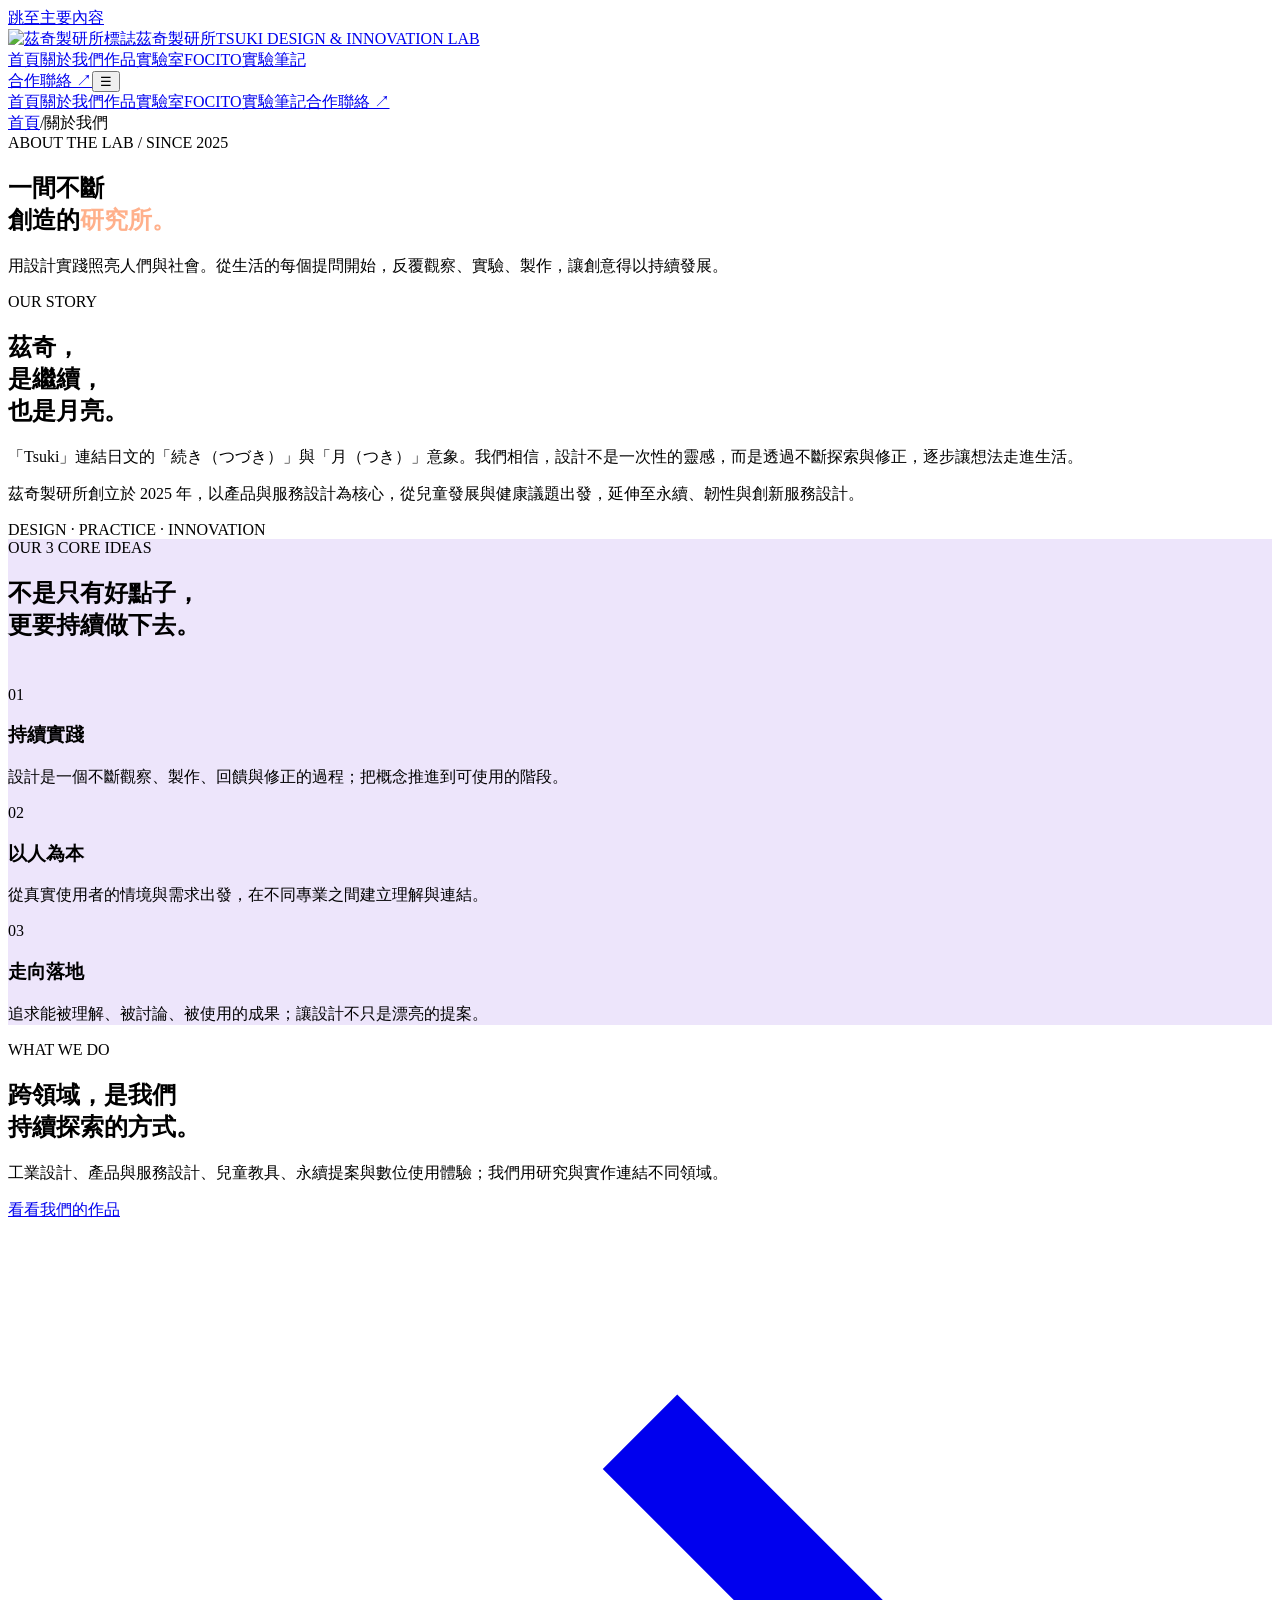
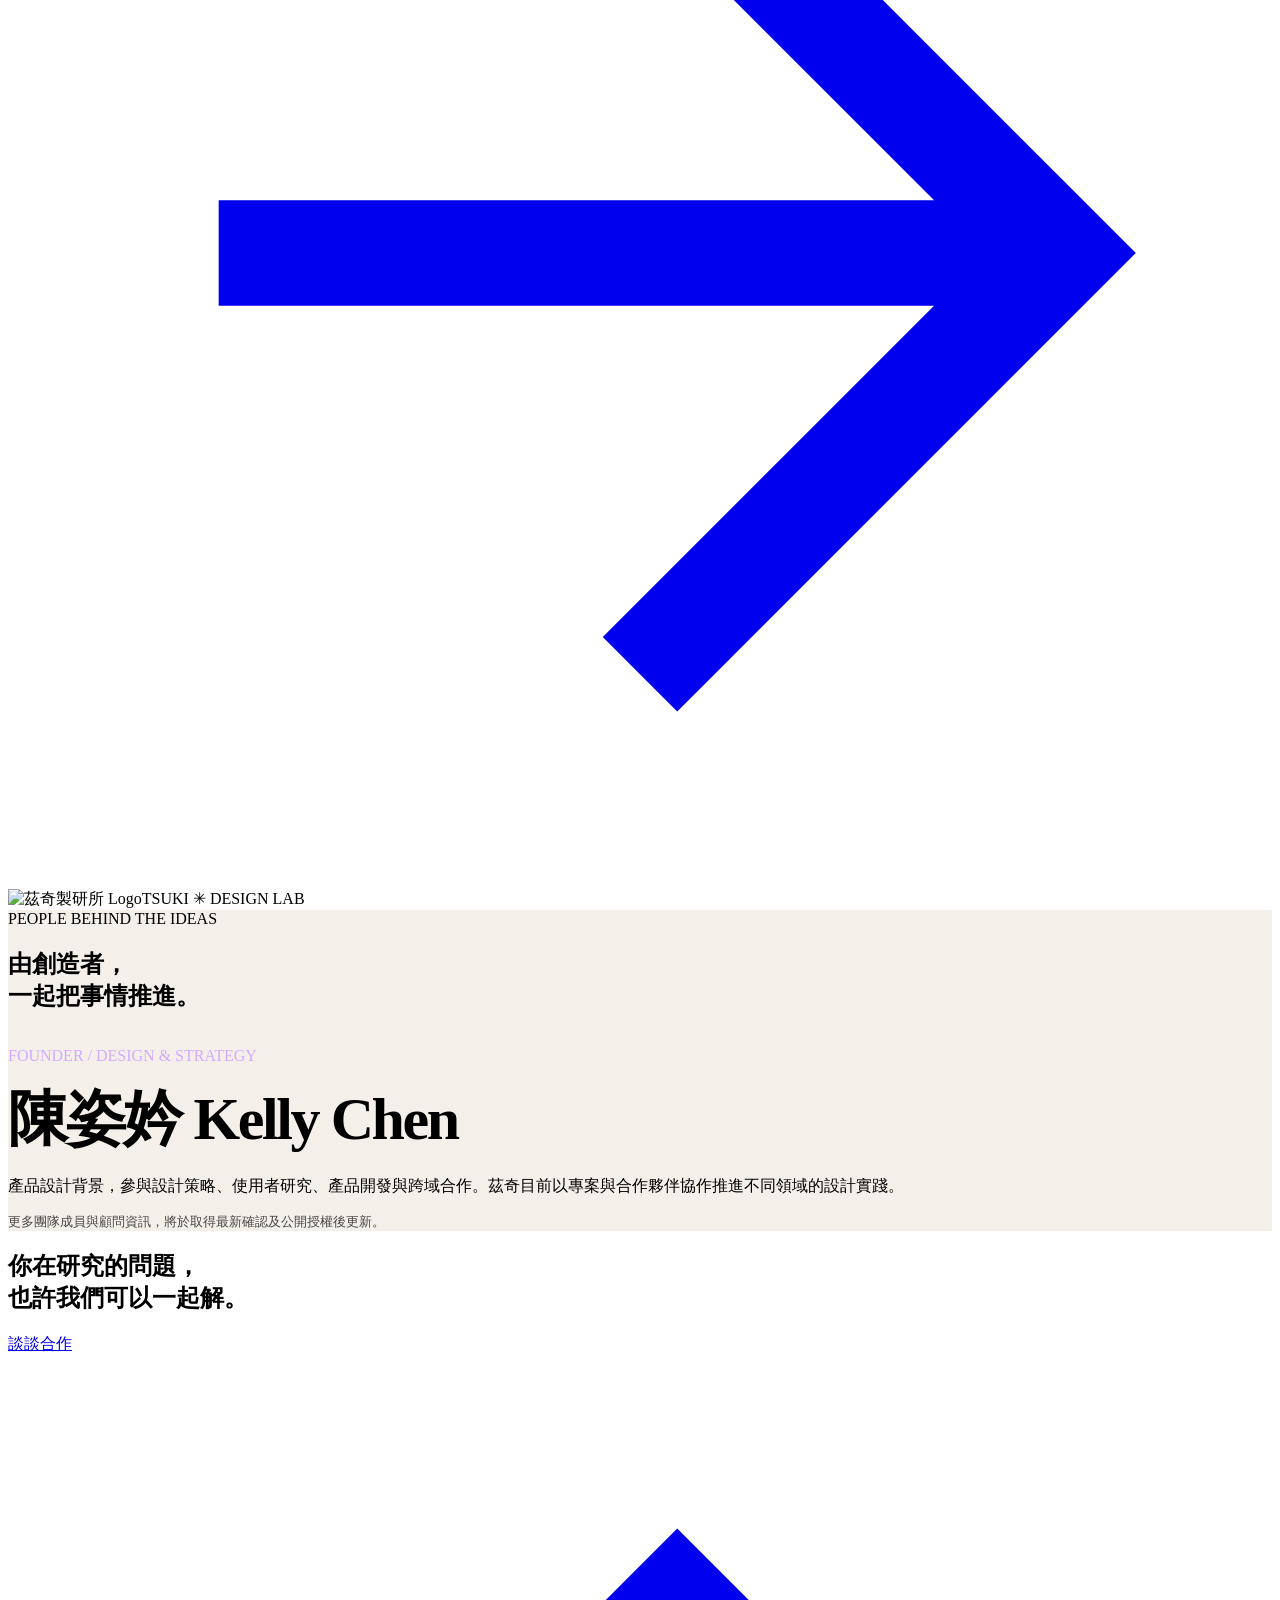
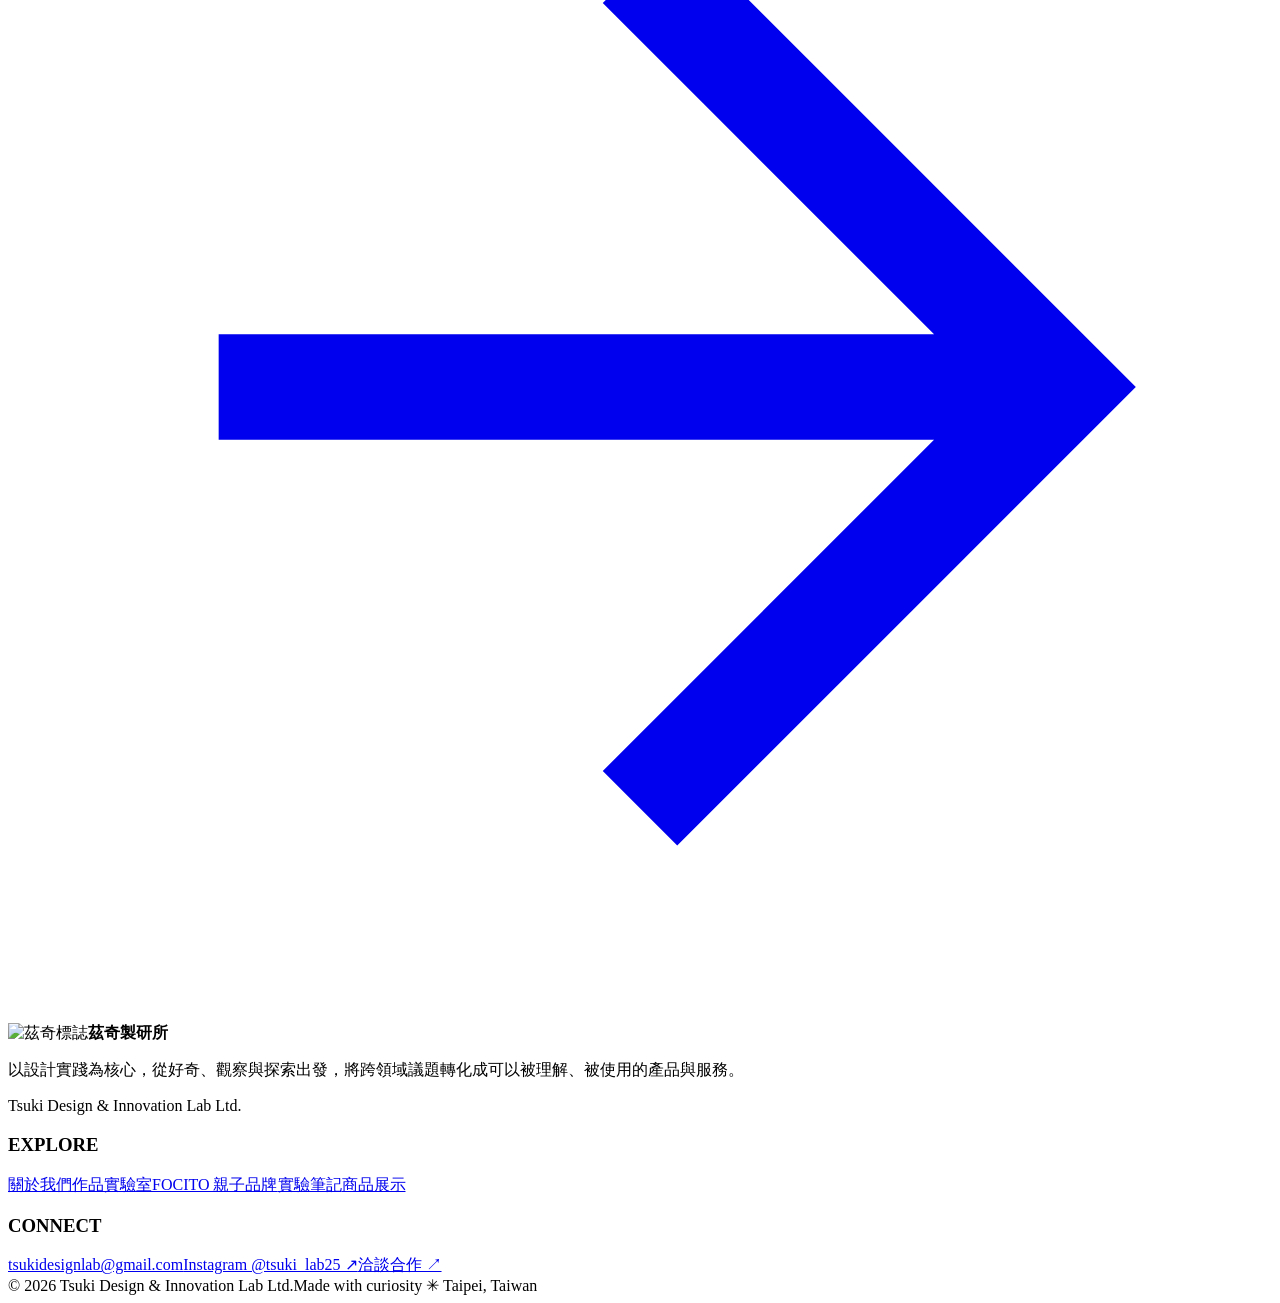
==== index.html @ 2b4e2bab "Add files via upload" ====
<!doctype html><html lang="zh-Hant"><head><meta charset="utf-8"><meta name="viewport" content="width=device-width, initial-scale=1"><meta name="theme-color" content="#6F22C8"><meta name="description" content="關於茲奇製研所｜設計實踐、產品與服務設計、跨領域創新。"><title>關於我們｜茲奇製研所 Tsuki Design Lab</title><link rel="icon" type="image/png" href="../assets/images/logo.png"><link rel="stylesheet" href="../assets/css/site.css"></head><body><a id="skip" href="#main">跳至主要內容</a><header class="site-head"><div class="container nav-shell"><a class="brand" href="../index.html" aria-label="茲奇製研所首頁"><img class="brand-logo" src="../assets/images/logo.png" alt="茲奇製研所標誌"><span><span class="brand-zh">茲奇製研所</span><span class="brand-en">TSUKI DESIGN & INNOVATION LAB</span></span></a><nav class="desktop-nav" aria-label="主要導覽"><a class="navlink" href="../index.html">首頁</a><a class="navlink" href="../about/index.html" aria-current="page">關於我們</a><a class="navlink" href="../projects/index.html">作品實驗室</a><a class="navlink" href="../brands/focito/index.html">FOCITO</a><a class="navlink" href="../journal/index.html">實驗筆記</a></nav><a class="nav-contact" href="../contact/index.html">合作聯絡 ↗</a><button class="menu-toggle" type="button" data-menu-toggle aria-expanded="false" aria-controls="mobile-panel" aria-label="開啟選單">☰</button></div></header><nav id="mobile-panel" class="mobile-panel" data-mobile-panel aria-label="行動版導覽"><a class="" href="../index.html">首頁</a><a class="" href="../about/index.html" aria-current="page">關於我們</a><a class="" href="../projects/index.html">作品實驗室</a><a class="" href="../brands/focito/index.html">FOCITO</a><a class="" href="../journal/index.html">實驗筆記</a><a href="../contact/index.html">合作聯絡 ↗</a></nav><main id="main"><section class="page-hero purple"><div class="container"><nav class="breadcrumb" aria-label="麵包屑導覽"><a href="../index.html">首頁</a><span aria-hidden="true">/</span><span>關於我們</span></nav><div class="eyebrow">ABOUT THE LAB / SINCE 2025</div><h1 class="display">一間不斷<br>創造的<span style="color:#FFB08B">研究所。</span></h1><p class="sub">用設計實踐照亮人們與社會。從生活的每個提問開始，反覆觀察、實驗、製作，讓創意得以持續發展。</p></div><div class="blob"></div></section>
<section class="section"><div class="container split"><div><div class="eyebrow purple kicker">OUR STORY</div><h2 class="head-md">茲奇，<br>是繼續，<br>也是月亮。</h2></div><div><p class="intro">「Tsuki」連結日文的「続き（つづき）」與「月（つき）」意象。我們相信，設計不是一次性的靈感，而是透過不斷探索與修正，逐步讓想法走進生活。</p><p class="intro">茲奇製研所創立於 2025 年，以產品與服務設計為核心，從兒童發展與健康議題出發，延伸至永續、韌性與創新服務設計。</p><div class="pill">DESIGN · PRACTICE · INNOVATION</div></div></div></section>
<section class="section" style="background:#EDE5FB"><div class="container"><div class="eyebrow purple kicker">OUR 3 CORE IDEAS</div><h2 class="head-md">不是只有好點子，<br>更要持續做下去。</h2><div class="pillars" style="margin-top:45px"><div class="pillar reveal"><div class="no">01</div><h3>持續實踐</h3><p>設計是一個不斷觀察、製作、回饋與修正的過程；把概念推進到可使用的階段。</p></div><div class="pillar reveal"><div class="no">02</div><h3>以人為本</h3><p>從真實使用者的情境與需求出發，在不同專業之間建立理解與連結。</p></div><div class="pillar reveal"><div class="no">03</div><h3>走向落地</h3><p>追求能被理解、被討論、被使用的成果；讓設計不只是漂亮的提案。</p></div></div></div></section>
<section class="section"><div class="container"><div class="split"><div><div class="eyebrow purple kicker">WHAT WE DO</div><h2 class="head-md">跨領域，是我們<br>持續探索的方式。</h2><p class="intro">工業設計、產品與服務設計、兒童教具、永續提案與數位使用體驗；我們用研究與實作連結不同領域。</p><a class="btn btn-black" href="../projects/index.html">看看我們的作品 <svg viewBox="0 0 24 24" fill="none" stroke="currentColor" stroke-width="2" aria-hidden="true"><path d="M4 12h16m-8-8 8 8-8 8"/></svg></a></div><div class="about-visual"><img src="../assets/images/logo.png" alt="茲奇製研所 Logo"><span class="float-label">TSUKI ✳ DESIGN LAB</span></div></div></div></section>
<section class="section" style="background:#F5EFE9"><div class="container"><div class="eyebrow purple kicker">PEOPLE BEHIND THE IDEAS</div><h2 class="head-md">由創造者，<br>一起把事情推進。</h2><div class="founder-panel" style="margin-top:35px"><div class="eyebrow" style="color:#D2ABFF">FOUNDER / DESIGN & STRATEGY</div><h3 style="font-size:clamp(34px,5vw,60px);letter-spacing:-.04em;margin:14px 0">陳姿妗 Kelly Chen</h3><p>產品設計背景，參與設計策略、使用者研究、產品開發與跨域合作。茲奇目前以專案與合作夥伴協作推進不同領域的設計實踐。</p><p style="font-size:13px;opacity:.7">更多團隊成員與顧問資訊，將於取得最新確認及公開授權後更新。</p></div></div></section>
<section class="section"><div class="container"><div class="cta-panel"><h2>你在研究的問題，<br>也許我們可以一起解。</h2><a class="btn btn-white" href="../contact/index.html">談談合作 <svg viewBox="0 0 24 24" fill="none" stroke="currentColor" stroke-width="2" aria-hidden="true"><path d="M4 12h16m-8-8 8 8-8 8"/></svg></a></div></div></section></main><footer class="site-footer"><div class="container"><div class="footer-grid"><div><div class="footer-logo"><img src="../assets/images/logo.png" alt="茲奇標誌"><b>茲奇製研所</b></div><p>以設計實踐為核心，從好奇、觀察與探索出發，將跨領域議題轉化成可以被理解、被使用的產品與服務。</p><p>Tsuki Design & Innovation Lab Ltd.</p></div><div><h3>EXPLORE</h3><a href="../about/index.html">關於我們</a><a href="../projects/index.html">作品實驗室</a><a href="../brands/focito/index.html">FOCITO 親子品牌</a><a href="../journal/index.html">實驗筆記</a><a href="../shop/index.html">商品展示</a></div><div><h3>CONNECT</h3><a href="mailto:tsukidesignlab@gmail.com">tsukidesignlab@gmail.com</a><a href="https://www.instagram.com/tsuki_lab25/" target="_blank" rel="noopener noreferrer">Instagram @tsuki_lab25 ↗</a><a href="../contact/index.html">洽談合作 ↗</a></div></div><div class="footer-bottom"><span>© 2026 Tsuki Design & Innovation Lab Ltd.</span><span>Made with curiosity ✳ Taipei, Taiwan</span></div></div></footer><div class="cursor" aria-hidden="true"></div><div class="transition-curtain" aria-hidden="true"></div><script src="../assets/js/site.js" defer></script></body></html>
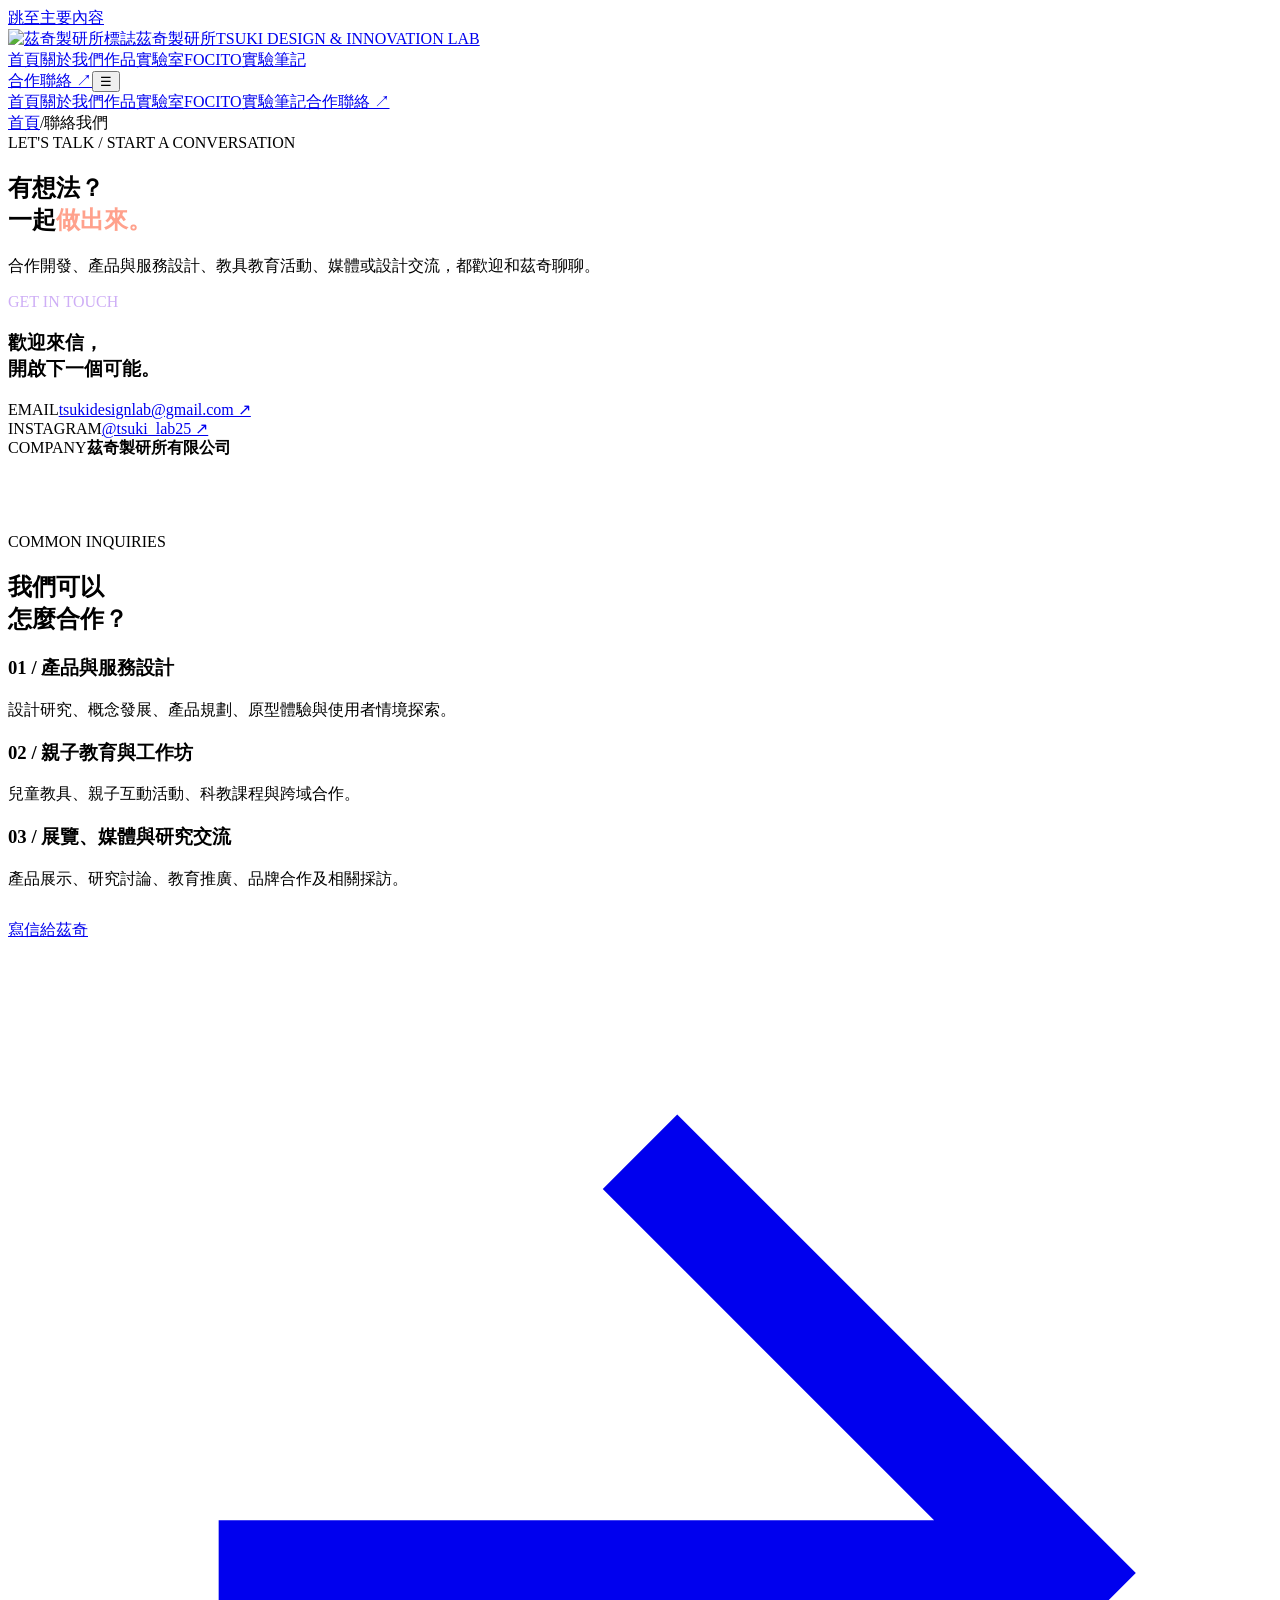
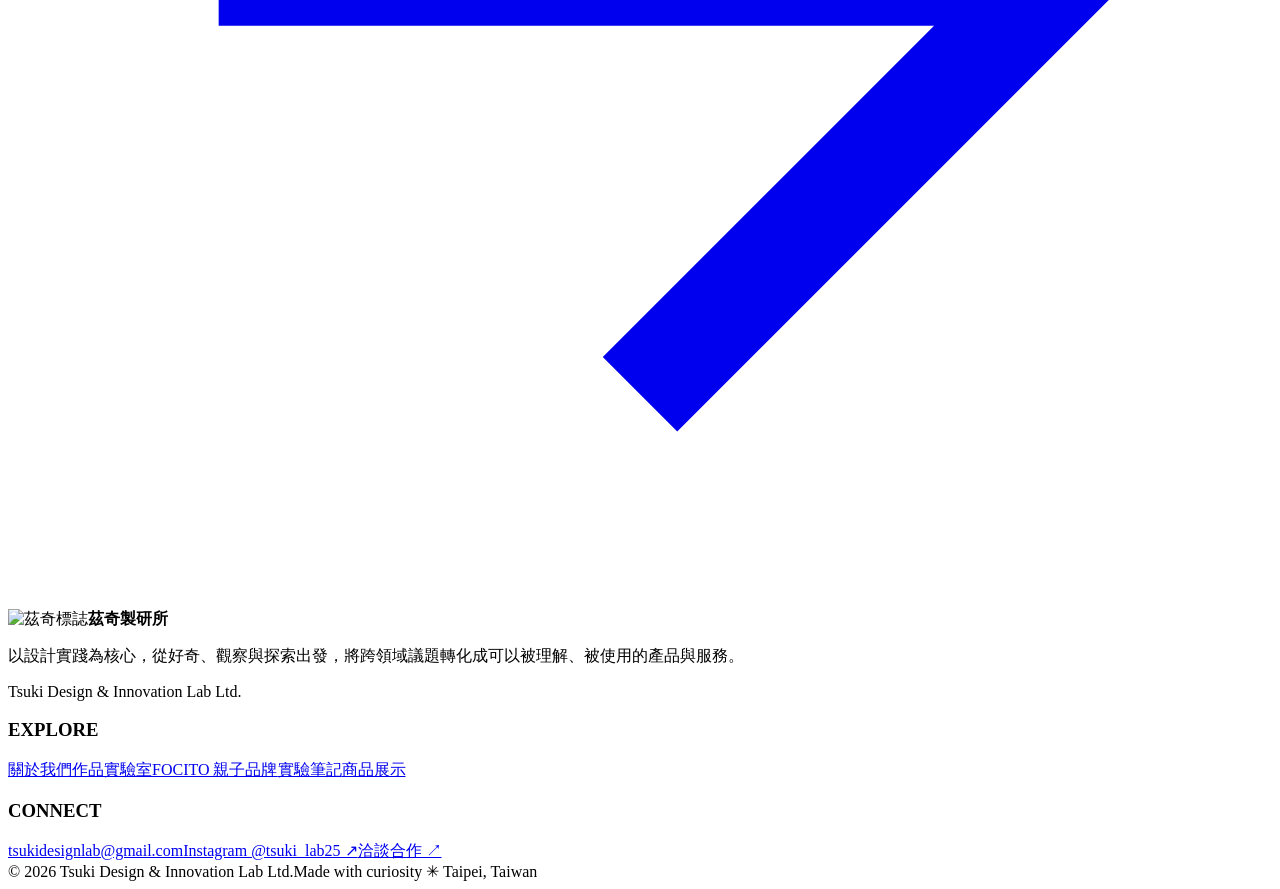
==== commit 4b7edbe9: "Add files via upload" ====
--- a/index.html
+++ b/index.html
@@ -1,6 +1 @@
-<!doctype html><html lang="zh-Hant"><head><meta charset="utf-8"><meta name="viewport" content="width=device-width, initial-scale=1"><meta name="theme-color" content="#6F22C8"><meta name="description" content="關於茲奇製研所｜設計實踐、產品與服務設計、跨領域創新。"><title>關於我們｜茲奇製研所 Tsuki Design Lab</title><link rel="icon" type="image/png" href="../assets/images/logo.png"><link rel="stylesheet" href="../assets/css/site.css"></head><body><a id="skip" href="#main">跳至主要內容</a><header class="site-head"><div class="container nav-shell"><a class="brand" href="../index.html" aria-label="茲奇製研所首頁"><img class="brand-logo" src="../assets/images/logo.png" alt="茲奇製研所標誌"><span><span class="brand-zh">茲奇製研所</span><span class="brand-en">TSUKI DESIGN & INNOVATION LAB</span></span></a><nav class="desktop-nav" aria-label="主要導覽"><a class="navlink" href="../index.html">首頁</a><a class="navlink" href="../about/index.html" aria-current="page">關於我們</a><a class="navlink" href="../projects/index.html">作品實驗室</a><a class="navlink" href="../brands/focito/index.html">FOCITO</a><a class="navlink" href="../journal/index.html">實驗筆記</a></nav><a class="nav-contact" href="../contact/index.html">合作聯絡 ↗</a><button class="menu-toggle" type="button" data-menu-toggle aria-expanded="false" aria-controls="mobile-panel" aria-label="開啟選單">☰</button></div></header><nav id="mobile-panel" class="mobile-panel" data-mobile-panel aria-label="行動版導覽"><a class="" href="../index.html">首頁</a><a class="" href="../about/index.html" aria-current="page">關於我們</a><a class="" href="../projects/index.html">作品實驗室</a><a class="" href="../brands/focito/index.html">FOCITO</a><a class="" href="../journal/index.html">實驗筆記</a><a href="../contact/index.html">合作聯絡 ↗</a></nav><main id="main"><section class="page-hero purple"><div class="container"><nav class="breadcrumb" aria-label="麵包屑導覽"><a href="../index.html">首頁</a><span aria-hidden="true">/</span><span>關於我們</span></nav><div class="eyebrow">ABOUT THE LAB / SINCE 2025</div><h1 class="display">一間不斷<br>創造的<span style="color:#FFB08B">研究所。</span></h1><p class="sub">用設計實踐照亮人們與社會。從生活的每個提問開始，反覆觀察、實驗、製作，讓創意得以持續發展。</p></div><div class="blob"></div></section>
-<section class="section"><div class="container split"><div><div class="eyebrow purple kicker">OUR STORY</div><h2 class="head-md">茲奇，<br>是繼續，<br>也是月亮。</h2></div><div><p class="intro">「Tsuki」連結日文的「続き（つづき）」與「月（つき）」意象。我們相信，設計不是一次性的靈感，而是透過不斷探索與修正，逐步讓想法走進生活。</p><p class="intro">茲奇製研所創立於 2025 年，以產品與服務設計為核心，從兒童發展與健康議題出發，延伸至永續、韌性與創新服務設計。</p><div class="pill">DESIGN · PRACTICE · INNOVATION</div></div></div></section>
-<section class="section" style="background:#EDE5FB"><div class="container"><div class="eyebrow purple kicker">OUR 3 CORE IDEAS</div><h2 class="head-md">不是只有好點子，<br>更要持續做下去。</h2><div class="pillars" style="margin-top:45px"><div class="pillar reveal"><div class="no">01</div><h3>持續實踐</h3><p>設計是一個不斷觀察、製作、回饋與修正的過程；把概念推進到可使用的階段。</p></div><div class="pillar reveal"><div class="no">02</div><h3>以人為本</h3><p>從真實使用者的情境與需求出發，在不同專業之間建立理解與連結。</p></div><div class="pillar reveal"><div class="no">03</div><h3>走向落地</h3><p>追求能被理解、被討論、被使用的成果；讓設計不只是漂亮的提案。</p></div></div></div></section>
-<section class="section"><div class="container"><div class="split"><div><div class="eyebrow purple kicker">WHAT WE DO</div><h2 class="head-md">跨領域，是我們<br>持續探索的方式。</h2><p class="intro">工業設計、產品與服務設計、兒童教具、永續提案與數位使用體驗；我們用研究與實作連結不同領域。</p><a class="btn btn-black" href="../projects/index.html">看看我們的作品 <svg viewBox="0 0 24 24" fill="none" stroke="currentColor" stroke-width="2" aria-hidden="true"><path d="M4 12h16m-8-8 8 8-8 8"/></svg></a></div><div class="about-visual"><img src="../assets/images/logo.png" alt="茲奇製研所 Logo"><span class="float-label">TSUKI ✳ DESIGN LAB</span></div></div></div></section>
-<section class="section" style="background:#F5EFE9"><div class="container"><div class="eyebrow purple kicker">PEOPLE BEHIND THE IDEAS</div><h2 class="head-md">由創造者，<br>一起把事情推進。</h2><div class="founder-panel" style="margin-top:35px"><div class="eyebrow" style="color:#D2ABFF">FOUNDER / DESIGN & STRATEGY</div><h3 style="font-size:clamp(34px,5vw,60px);letter-spacing:-.04em;margin:14px 0">陳姿妗 Kelly Chen</h3><p>產品設計背景，參與設計策略、使用者研究、產品開發與跨域合作。茲奇目前以專案與合作夥伴協作推進不同領域的設計實踐。</p><p style="font-size:13px;opacity:.7">更多團隊成員與顧問資訊，將於取得最新確認及公開授權後更新。</p></div></div></section>
-<section class="section"><div class="container"><div class="cta-panel"><h2>你在研究的問題，<br>也許我們可以一起解。</h2><a class="btn btn-white" href="../contact/index.html">談談合作 <svg viewBox="0 0 24 24" fill="none" stroke="currentColor" stroke-width="2" aria-hidden="true"><path d="M4 12h16m-8-8 8 8-8 8"/></svg></a></div></div></section></main><footer class="site-footer"><div class="container"><div class="footer-grid"><div><div class="footer-logo"><img src="../assets/images/logo.png" alt="茲奇標誌"><b>茲奇製研所</b></div><p>以設計實踐為核心，從好奇、觀察與探索出發，將跨領域議題轉化成可以被理解、被使用的產品與服務。</p><p>Tsuki Design & Innovation Lab Ltd.</p></div><div><h3>EXPLORE</h3><a href="../about/index.html">關於我們</a><a href="../projects/index.html">作品實驗室</a><a href="../brands/focito/index.html">FOCITO 親子品牌</a><a href="../journal/index.html">實驗筆記</a><a href="../shop/index.html">商品展示</a></div><div><h3>CONNECT</h3><a href="mailto:tsukidesignlab@gmail.com">tsukidesignlab@gmail.com</a><a href="https://www.instagram.com/tsuki_lab25/" target="_blank" rel="noopener noreferrer">Instagram @tsuki_lab25 ↗</a><a href="../contact/index.html">洽談合作 ↗</a></div></div><div class="footer-bottom"><span>© 2026 Tsuki Design & Innovation Lab Ltd.</span><span>Made with curiosity ✳ Taipei, Taiwan</span></div></div></footer><div class="cursor" aria-hidden="true"></div><div class="transition-curtain" aria-hidden="true"></div><script src="../assets/js/site.js" defer></script></body></html>+<!doctype html><html lang="zh-Hant"><head><meta charset="utf-8"><meta name="viewport" content="width=device-width, initial-scale=1"><meta name="theme-color" content="#6F22C8"><meta name="description" content="聯絡茲奇製研所｜產品設計、兒童教具、親子活動、跨領域創新合作。"><title>合作聯絡｜茲奇製研所 Tsuki Design Lab</title><link rel="icon" type="image/png" href="../assets/images/logo.png"><link rel="stylesheet" href="../assets/css/site.css"></head><body><a id="skip" href="#main">跳至主要內容</a><header class="site-head"><div class="container nav-shell"><a class="brand" href="../index.html" aria-label="茲奇製研所首頁"><img class="brand-logo" src="../assets/images/logo.png" alt="茲奇製研所標誌"><span><span class="brand-zh">茲奇製研所</span><span class="brand-en">TSUKI DESIGN & INNOVATION LAB</span></span></a><nav class="desktop-nav" aria-label="主要導覽"><a class="navlink" href="../index.html">首頁</a><a class="navlink" href="../about/index.html">關於我們</a><a class="navlink" href="../projects/index.html">作品實驗室</a><a class="navlink" href="../brands/focito/index.html">FOCITO</a><a class="navlink" href="../journal/index.html">實驗筆記</a></nav><a class="nav-contact" href="../contact/index.html">合作聯絡 ↗</a><button class="menu-toggle" type="button" data-menu-toggle aria-expanded="false" aria-controls="mobile-panel" aria-label="開啟選單">☰</button></div></header><nav id="mobile-panel" class="mobile-panel" data-mobile-panel aria-label="行動版導覽"><a class="" href="../index.html">首頁</a><a class="" href="../about/index.html">關於我們</a><a class="" href="../projects/index.html">作品實驗室</a><a class="" href="../brands/focito/index.html">FOCITO</a><a class="" href="../journal/index.html">實驗筆記</a><a href="../contact/index.html">合作聯絡 ↗</a></nav><main id="main"><section class="page-hero dark"><div class="container"><nav class="breadcrumb" aria-label="麵包屑導覽"><a href="../index.html">首頁</a><span aria-hidden="true">/</span><span>聯絡我們</span></nav><div class="eyebrow">LET'S TALK / START A CONVERSATION</div><h1 class="display">有想法？<br>一起<span style="color:#FFA18C">做出來。</span></h1><p class="sub">合作開發、產品與服務設計、教具教育活動、媒體或設計交流，都歡迎和茲奇聊聊。</p></div></section><section class="section"><div class="container contact-grid"><div class="contact-info"><div class="eyebrow" style="color:#CEAEF6">GET IN TOUCH</div><h3>歡迎來信，<br>開啟下一個可能。</h3><div class="contact-line"><span class="label">EMAIL</span><a href="mailto:tsukidesignlab@gmail.com">tsukidesignlab@gmail.com ↗</a></div><div class="contact-line"><span class="label">INSTAGRAM</span><a href="https://www.instagram.com/tsuki_lab25/" target="_blank" rel="noopener noreferrer">@tsuki_lab25 ↗</a></div><div class="contact-line"><span class="label">COMPANY</span><strong>茲奇製研所有限公司</strong><br><span style="color:#ffffffad">Tsuki Design & Innovation Lab Ltd.</span></div><p style="font-size:13px;color:#ffffffad;margin-top:25px">目前使用 Email 和 Instagram 作為官方聯絡入口，尚未設置線上資料蒐集表單。</p></div><div><div class="eyebrow purple kicker">COMMON INQUIRIES</div><h2 class="head-md">我們可以<br>怎麼合作？</h2><div class="faq-card"><h3>01 / 產品與服務設計</h3><p>設計研究、概念發展、產品規劃、原型體驗與使用者情境探索。</p></div><div class="faq-card"><h3>02 / 親子教育與工作坊</h3><p>兒童教具、親子互動活動、科教課程與跨域合作。</p></div><div class="faq-card"><h3>03 / 展覽、媒體與研究交流</h3><p>產品展示、研究討論、教育推廣、品牌合作及相關採訪。</p></div><div style="margin-top:30px"><a class="btn btn-orange" href="mailto:tsukidesignlab@gmail.com?subject=Tsuki%20Design%20Lab%20-%20合作詢問">寫信給茲奇 <svg viewBox="0 0 24 24" fill="none" stroke="currentColor" stroke-width="2" aria-hidden="true"><path d="M4 12h16m-8-8 8 8-8 8"/></svg></a></div></div></div></section></main><footer class="site-footer"><div class="container"><div class="footer-grid"><div><div class="footer-logo"><img src="../assets/images/logo.png" alt="茲奇標誌"><b>茲奇製研所</b></div><p>以設計實踐為核心，從好奇、觀察與探索出發，將跨領域議題轉化成可以被理解、被使用的產品與服務。</p><p>Tsuki Design & Innovation Lab Ltd.</p></div><div><h3>EXPLORE</h3><a href="../about/index.html">關於我們</a><a href="../projects/index.html">作品實驗室</a><a href="../brands/focito/index.html">FOCITO 親子品牌</a><a href="../journal/index.html">實驗筆記</a><a href="../shop/index.html">商品展示</a></div><div><h3>CONNECT</h3><a href="mailto:tsukidesignlab@gmail.com">tsukidesignlab@gmail.com</a><a href="https://www.instagram.com/tsuki_lab25/" target="_blank" rel="noopener noreferrer">Instagram @tsuki_lab25 ↗</a><a href="../contact/index.html">洽談合作 ↗</a></div></div><div class="footer-bottom"><span>© 2026 Tsuki Design & Innovation Lab Ltd.</span><span>Made with curiosity ✳ Taipei, Taiwan</span></div></div></footer><div class="cursor" aria-hidden="true"></div><div class="transition-curtain" aria-hidden="true"></div><script src="../assets/js/site.js" defer></script></body></html>
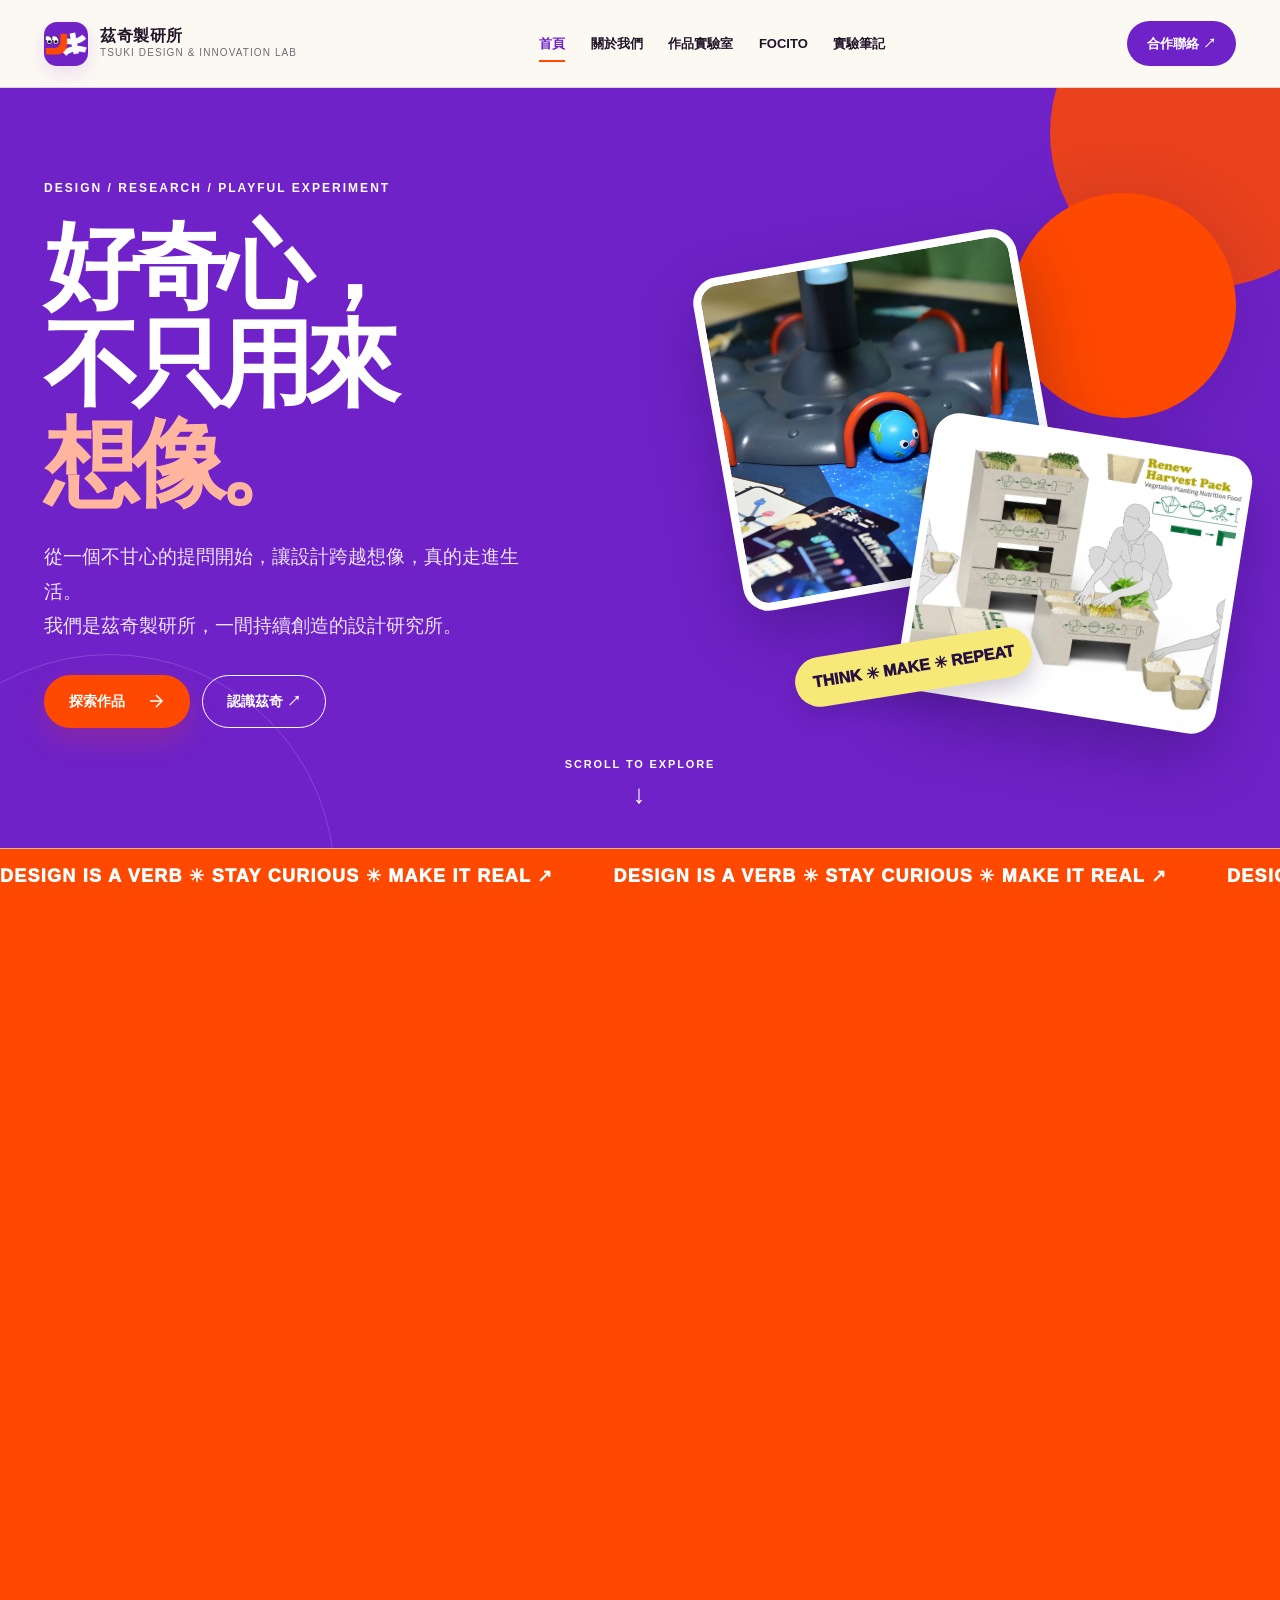
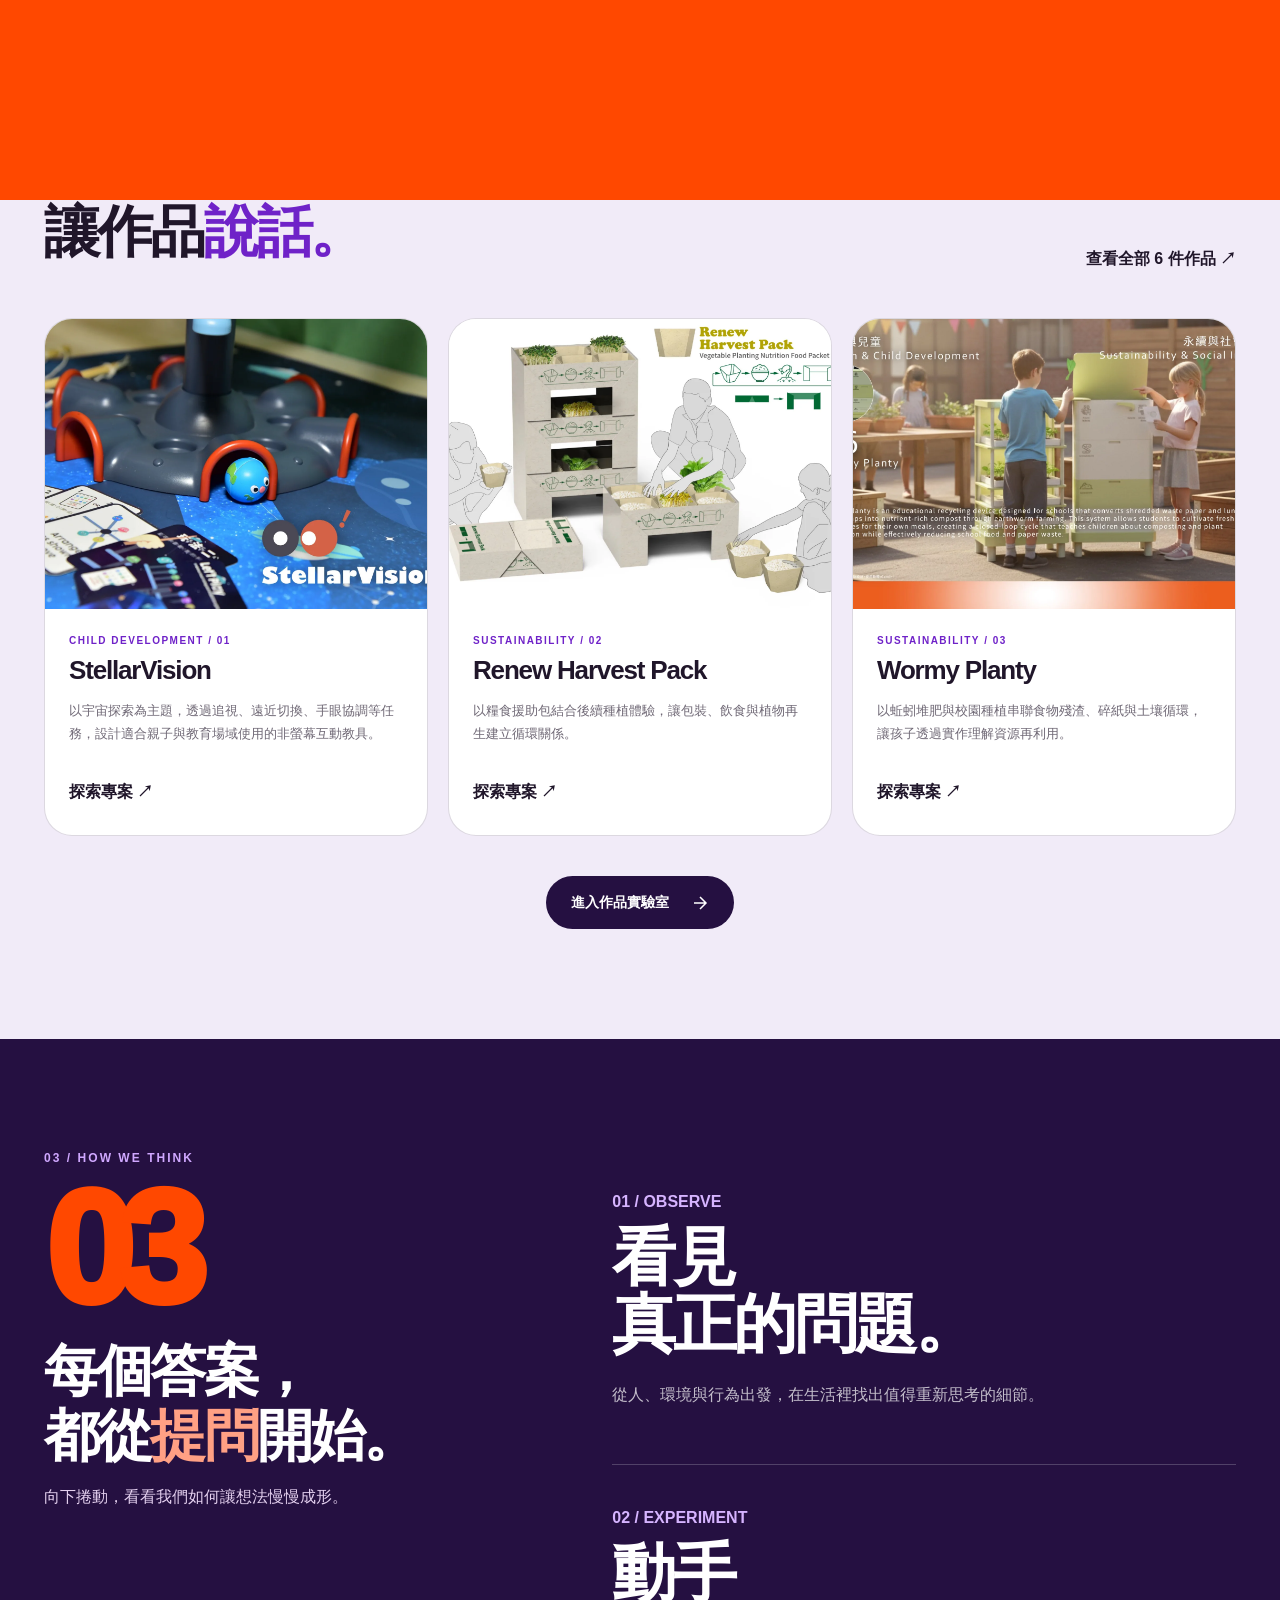
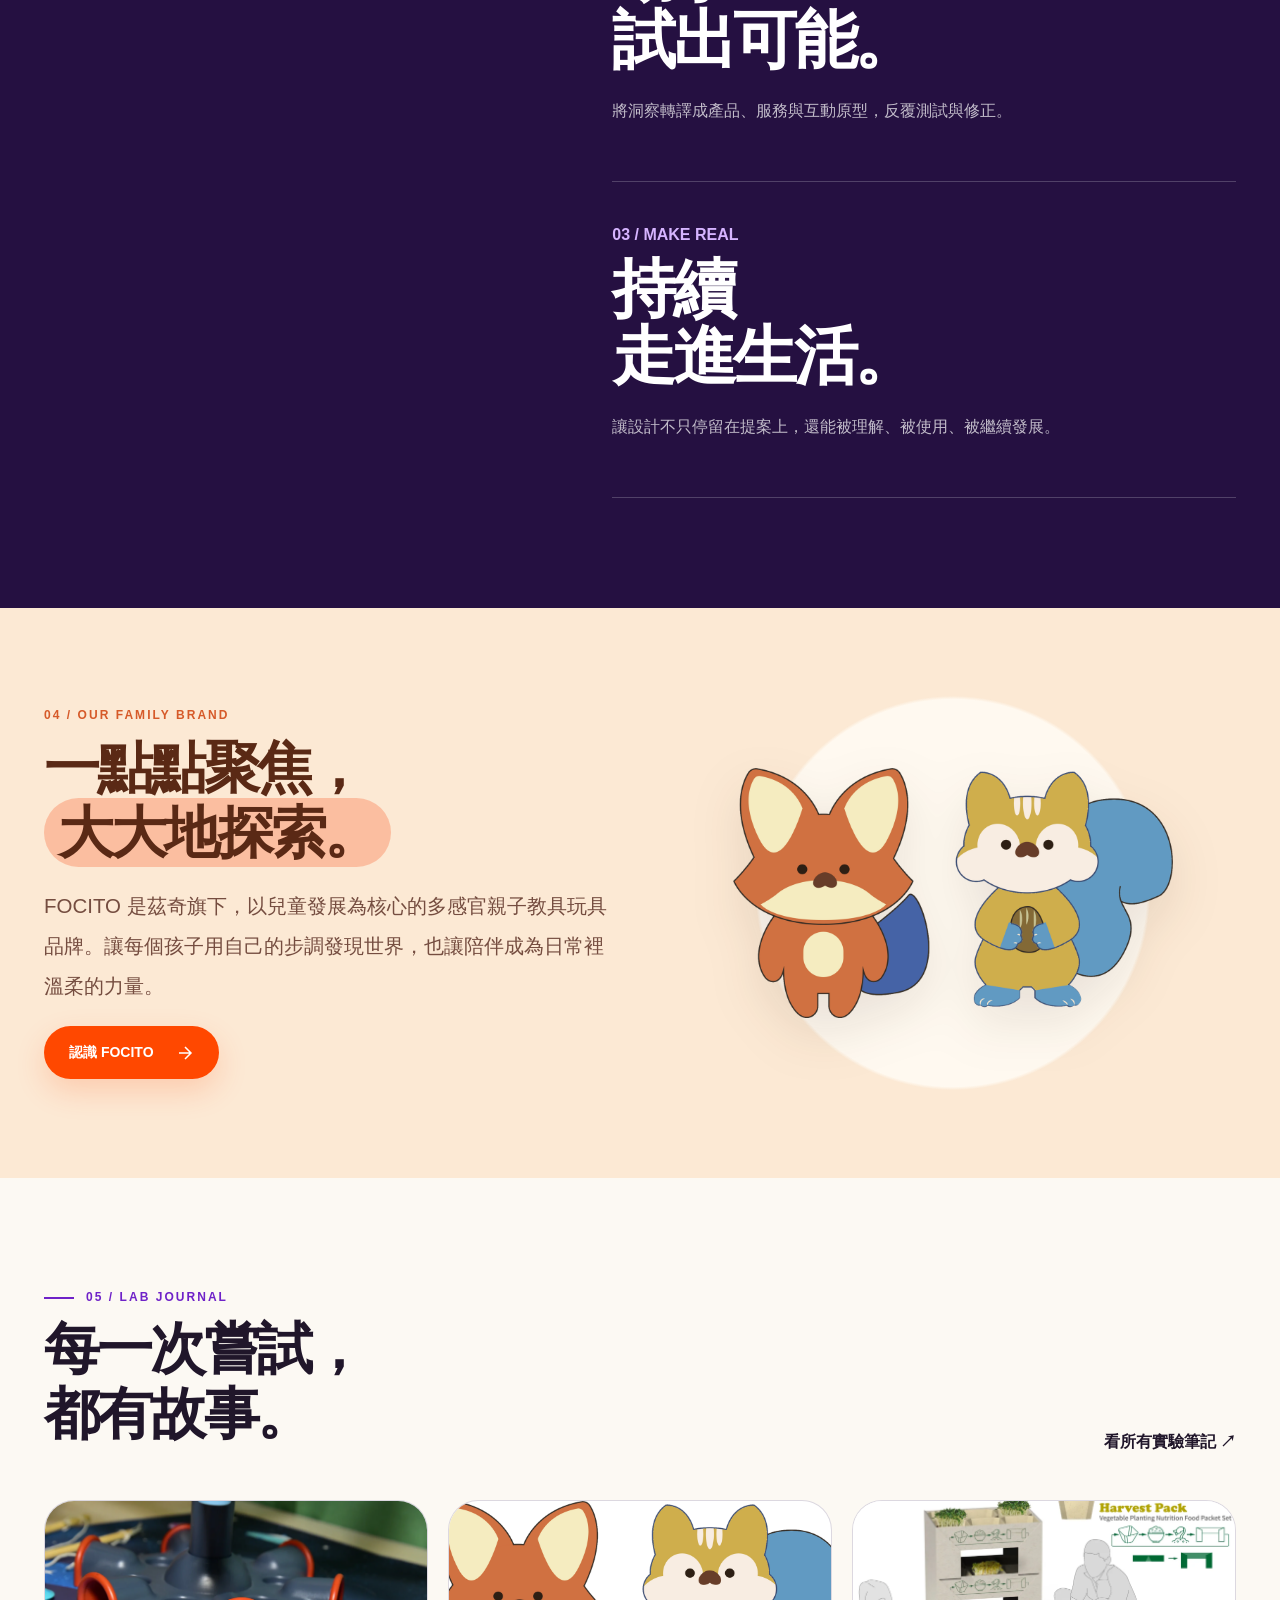
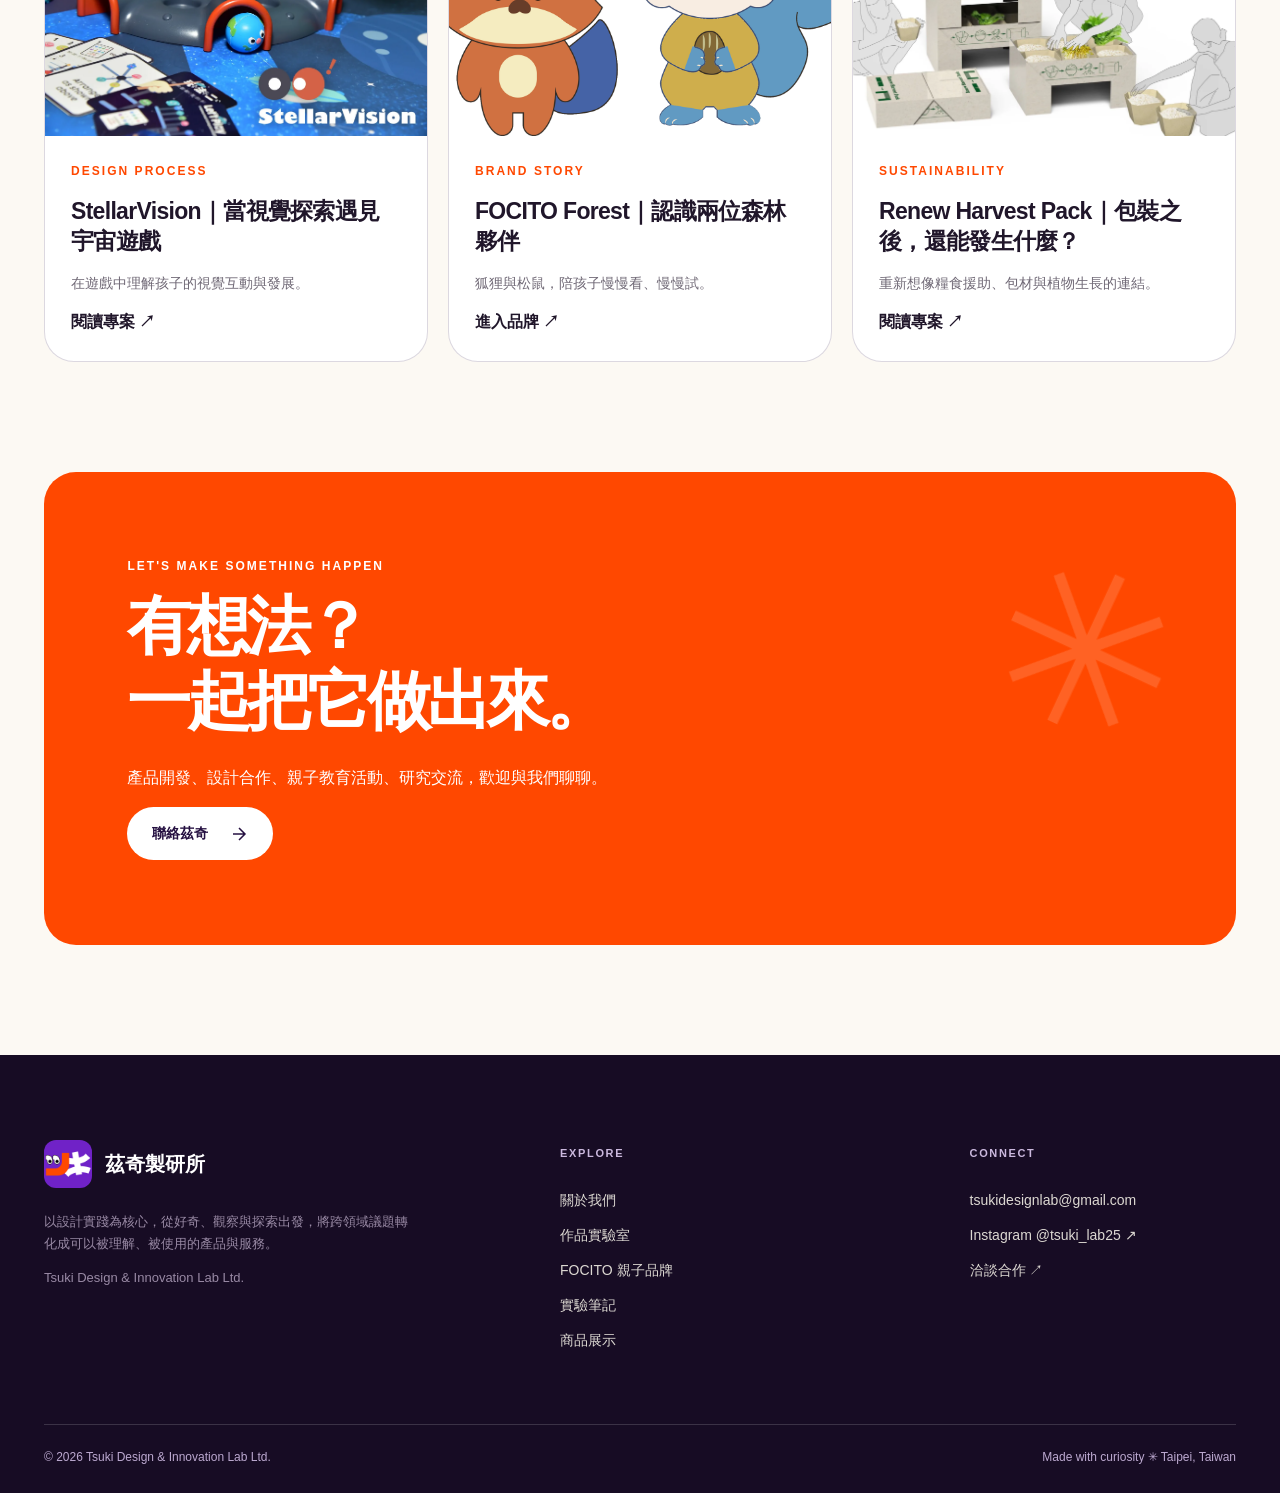
==== commit 1977f82f: "Fix multipage website structure" ====
--- a/index.html
+++ b/index.html
@@ -1 +1,8 @@
-<!doctype html><html lang="zh-Hant"><head><meta charset="utf-8"><meta name="viewport" content="width=device-width, initial-scale=1"><meta name="theme-color" content="#6F22C8"><meta name="description" content="聯絡茲奇製研所｜產品設計、兒童教具、親子活動、跨領域創新合作。"><title>合作聯絡｜茲奇製研所 Tsuki Design Lab</title><link rel="icon" type="image/png" href="../assets/images/logo.png"><link rel="stylesheet" href="../assets/css/site.css"></head><body><a id="skip" href="#main">跳至主要內容</a><header class="site-head"><div class="container nav-shell"><a class="brand" href="../index.html" aria-label="茲奇製研所首頁"><img class="brand-logo" src="../assets/images/logo.png" alt="茲奇製研所標誌"><span><span class="brand-zh">茲奇製研所</span><span class="brand-en">TSUKI DESIGN & INNOVATION LAB</span></span></a><nav class="desktop-nav" aria-label="主要導覽"><a class="navlink" href="../index.html">首頁</a><a class="navlink" href="../about/index.html">關於我們</a><a class="navlink" href="../projects/index.html">作品實驗室</a><a class="navlink" href="../brands/focito/index.html">FOCITO</a><a class="navlink" href="../journal/index.html">實驗筆記</a></nav><a class="nav-contact" href="../contact/index.html">合作聯絡 ↗</a><button class="menu-toggle" type="button" data-menu-toggle aria-expanded="false" aria-controls="mobile-panel" aria-label="開啟選單">☰</button></div></header><nav id="mobile-panel" class="mobile-panel" data-mobile-panel aria-label="行動版導覽"><a class="" href="../index.html">首頁</a><a class="" href="../about/index.html">關於我們</a><a class="" href="../projects/index.html">作品實驗室</a><a class="" href="../brands/focito/index.html">FOCITO</a><a class="" href="../journal/index.html">實驗筆記</a><a href="../contact/index.html">合作聯絡 ↗</a></nav><main id="main"><section class="page-hero dark"><div class="container"><nav class="breadcrumb" aria-label="麵包屑導覽"><a href="../index.html">首頁</a><span aria-hidden="true">/</span><span>聯絡我們</span></nav><div class="eyebrow">LET'S TALK / START A CONVERSATION</div><h1 class="display">有想法？<br>一起<span style="color:#FFA18C">做出來。</span></h1><p class="sub">合作開發、產品與服務設計、教具教育活動、媒體或設計交流，都歡迎和茲奇聊聊。</p></div></section><section class="section"><div class="container contact-grid"><div class="contact-info"><div class="eyebrow" style="color:#CEAEF6">GET IN TOUCH</div><h3>歡迎來信，<br>開啟下一個可能。</h3><div class="contact-line"><span class="label">EMAIL</span><a href="mailto:tsukidesignlab@gmail.com">tsukidesignlab@gmail.com ↗</a></div><div class="contact-line"><span class="label">INSTAGRAM</span><a href="https://www.instagram.com/tsuki_lab25/" target="_blank" rel="noopener noreferrer">@tsuki_lab25 ↗</a></div><div class="contact-line"><span class="label">COMPANY</span><strong>茲奇製研所有限公司</strong><br><span style="color:#ffffffad">Tsuki Design & Innovation Lab Ltd.</span></div><p style="font-size:13px;color:#ffffffad;margin-top:25px">目前使用 Email 和 Instagram 作為官方聯絡入口，尚未設置線上資料蒐集表單。</p></div><div><div class="eyebrow purple kicker">COMMON INQUIRIES</div><h2 class="head-md">我們可以<br>怎麼合作？</h2><div class="faq-card"><h3>01 / 產品與服務設計</h3><p>設計研究、概念發展、產品規劃、原型體驗與使用者情境探索。</p></div><div class="faq-card"><h3>02 / 親子教育與工作坊</h3><p>兒童教具、親子互動活動、科教課程與跨域合作。</p></div><div class="faq-card"><h3>03 / 展覽、媒體與研究交流</h3><p>產品展示、研究討論、教育推廣、品牌合作及相關採訪。</p></div><div style="margin-top:30px"><a class="btn btn-orange" href="mailto:tsukidesignlab@gmail.com?subject=Tsuki%20Design%20Lab%20-%20合作詢問">寫信給茲奇 <svg viewBox="0 0 24 24" fill="none" stroke="currentColor" stroke-width="2" aria-hidden="true"><path d="M4 12h16m-8-8 8 8-8 8"/></svg></a></div></div></div></section></main><footer class="site-footer"><div class="container"><div class="footer-grid"><div><div class="footer-logo"><img src="../assets/images/logo.png" alt="茲奇標誌"><b>茲奇製研所</b></div><p>以設計實踐為核心，從好奇、觀察與探索出發，將跨領域議題轉化成可以被理解、被使用的產品與服務。</p><p>Tsuki Design & Innovation Lab Ltd.</p></div><div><h3>EXPLORE</h3><a href="../about/index.html">關於我們</a><a href="../projects/index.html">作品實驗室</a><a href="../brands/focito/index.html">FOCITO 親子品牌</a><a href="../journal/index.html">實驗筆記</a><a href="../shop/index.html">商品展示</a></div><div><h3>CONNECT</h3><a href="mailto:tsukidesignlab@gmail.com">tsukidesignlab@gmail.com</a><a href="https://www.instagram.com/tsuki_lab25/" target="_blank" rel="noopener noreferrer">Instagram @tsuki_lab25 ↗</a><a href="../contact/index.html">洽談合作 ↗</a></div></div><div class="footer-bottom"><span>© 2026 Tsuki Design & Innovation Lab Ltd.</span><span>Made with curiosity ✳ Taipei, Taiwan</span></div></div></footer><div class="cursor" aria-hidden="true"></div><div class="transition-curtain" aria-hidden="true"></div><script src="../assets/js/site.js" defer></script></body></html>+<!doctype html><html lang="zh-Hant"><head><meta charset="utf-8"><meta name="viewport" content="width=device-width, initial-scale=1"><meta name="theme-color" content="#6F22C8"><meta name="description" content="茲奇製研所官方網站｜設計、研究與實驗，讓好奇心成為可實踐的產品與服務。"><title>首頁｜茲奇製研所 Tsuki Design Lab</title><link rel="icon" type="image/png" href="assets/images/logo.png"><link rel="stylesheet" href="assets/css/site.css"></head><body><a id="skip" href="#main">跳至主要內容</a><header class="site-head"><div class="container nav-shell"><a class="brand" href="index.html" aria-label="茲奇製研所首頁"><img class="brand-logo" src="assets/images/logo.png" alt="茲奇製研所標誌"><span><span class="brand-zh">茲奇製研所</span><span class="brand-en">TSUKI DESIGN & INNOVATION LAB</span></span></a><nav class="desktop-nav" aria-label="主要導覽"><a class="navlink" href="index.html" aria-current="page">首頁</a><a class="navlink" href="about/index.html">關於我們</a><a class="navlink" href="projects/index.html">作品實驗室</a><a class="navlink" href="brands/focito/index.html">FOCITO</a><a class="navlink" href="journal/index.html">實驗筆記</a></nav><a class="nav-contact" href="contact/index.html">合作聯絡 ↗</a><button class="menu-toggle" type="button" data-menu-toggle aria-expanded="false" aria-controls="mobile-panel" aria-label="開啟選單">☰</button></div></header><nav id="mobile-panel" class="mobile-panel" data-mobile-panel aria-label="行動版導覽"><a class="" href="index.html" aria-current="page">首頁</a><a class="" href="about/index.html">關於我們</a><a class="" href="projects/index.html">作品實驗室</a><a class="" href="brands/focito/index.html">FOCITO</a><a class="" href="journal/index.html">實驗筆記</a><a href="contact/index.html">合作聯絡 ↗</a></nav><main id="main"><section class="home-hero"><div class="container hero-grid"><div class="reveal"><div class="eyebrow">DESIGN / RESEARCH / PLAYFUL EXPERIMENT</div><h1 class="hero-title">好奇心，<br>不只用來<br><em>想像。</em></h1><p class="hero-desc">從一個不甘心的提問開始，讓設計跨越想像，真的走進生活。<br>我們是茲奇製研所，一間持續創造的設計研究所。</p><div class="hero-actions"><a class="btn btn-orange" href="projects/index.html">探索作品 <svg viewBox="0 0 24 24" fill="none" stroke="currentColor" stroke-width="2" aria-hidden="true"><path d="M4 12h16m-8-8 8 8-8 8"/></svg></a><a class="btn btn-outline" href="about/index.html">認識茲奇 ↗</a></div></div><div class="hero-art" data-parallax aria-label="茲奇作品視覺拼貼"><span class="orange-orb" aria-hidden="true"></span><span class="star" aria-hidden="true">✳</span><div class="art-card art-one"><img src="assets/images/stellarvision.webp" alt="StellarVision 產品原型照片"></div><div class="art-card art-two"><img src="assets/images/renew.webp" alt="Renew Harvest Pack 設計展示"></div><span class="art-label">THINK ✳ MAKE ✳ REPEAT</span></div></div><div class="hero-down">SCROLL TO EXPLORE</div></section>
+<div class="marquee" aria-hidden="true"><div class="marquee-line"><span>DESIGN IS A VERB ✳ STAY CURIOUS ✳ MAKE IT REAL ↗</span><span>DESIGN IS A VERB ✳ STAY CURIOUS ✳ MAKE IT REAL ↗</span><span>DESIGN IS A VERB ✳ STAY CURIOUS ✳ MAKE IT REAL ↗</span><span>DESIGN IS A VERB ✳ STAY CURIOUS ✳ MAKE IT REAL ↗</span><span>DESIGN IS A VERB ✳ STAY CURIOUS ✳ MAKE IT REAL ↗</span><span>DESIGN IS A VERB ✳ STAY CURIOUS ✳ MAKE IT REAL ↗</span><span>DESIGN IS A VERB ✳ STAY CURIOUS ✳ MAKE IT REAL ↗</span><span>DESIGN IS A VERB ✳ STAY CURIOUS ✳ MAKE IT REAL ↗</span><span>DESIGN IS A VERB ✳ STAY CURIOUS ✳ MAKE IT REAL ↗</span><span>DESIGN IS A VERB ✳ STAY CURIOUS ✳ MAKE IT REAL ↗</span></div></div>
+<section class="section"><div class="container split"><div class="reveal"><div class="eyebrow purple kicker">01 / ABOUT THE LAB</div><h2 class="head-md">我們相信，<br><span class="inline-orange">好奇心</span>值得<br>被做出來。</h2><p class="intro">茲奇製研所是一間以「設計實踐」為核心的方法型創新公司。我們從產品與服務設計出發，聚焦兒童發展與健康應用，也持續探索永續、醫療及日常生活的各種可能。</p><a class="link-arrow" href="about/index.html">看見我們的設計理念 ↗</a><div class="number-track"><div><b>2025</b><span>品牌成立</span></div><div><b>06</b><span>本期精選專案</span></div><div><b>∞</b><span>持續探索的可能</span></div></div></div><div class="about-visual reveal"><img src="assets/images/logo.png" alt="茲奇製研所官方品牌標誌"><div class="float-label">MADE OF CURIOSITY ↗</div></div></div></section>
+<section class="section" style="background:#F1EBF8"><div class="container"><div class="section-lead reveal"><div><div class="eyebrow purple kicker">02 / SELECTED WORKS</div><h2 class="head-md">讓作品<span class="inline-purple">說話。</span></h2></div><a class="link-arrow" href="projects/index.html">查看全部 6 件作品 ↗</a></div><div class="cards-3"><a href="projects/stellarvision/index.html" class="featured-card reveal"><div class="featured-image"><img src="assets/images/stellarvision.webp" alt="StellarVision 專案視覺" loading="lazy"></div><div class="featured-meta"><div class="cat">CHILD DEVELOPMENT / 01</div><h3>StellarVision</h3><p>以宇宙探索為主題，透過追視、遠近切換、手眼協調等任務，設計適合親子與教育場域使用的非螢幕互動教具。</p><span class="link-arrow">探索專案 ↗</span></div></a><a href="projects/renew-harvest-pack/index.html" class="featured-card reveal"><div class="featured-image"><img src="assets/images/renew.webp" alt="Renew Harvest Pack 專案視覺" loading="lazy"></div><div class="featured-meta"><div class="cat">SUSTAINABILITY / 02</div><h3>Renew Harvest Pack</h3><p>以糧食援助包結合後續種植體驗，讓包裝、飲食與植物再生建立循環關係。</p><span class="link-arrow">探索專案 ↗</span></div></a><a href="projects/wormy-planty/index.html" class="featured-card reveal"><div class="featured-image"><img src="assets/images/wormy.webp" alt="Wormy Planty 專案視覺" loading="lazy"></div><div class="featured-meta"><div class="cat">SUSTAINABILITY / 03</div><h3>Wormy Planty</h3><p>以蚯蚓堆肥與校園種植串聯食物殘渣、碎紙與土壤循環，讓孩子透過實作理解資源再利用。</p><span class="link-arrow">探索專案 ↗</span></div></a></div><div style="text-align:center;margin-top:40px"><a class="btn btn-black" href="projects/index.html">進入作品實驗室 <svg viewBox="0 0 24 24" fill="none" stroke="currentColor" stroke-width="2" aria-hidden="true"><path d="M4 12h16m-8-8 8 8-8 8"/></svg></a></div></div></section>
+<section class="section story-section"><div class="container story-layout"><div class="story-sticky"><div class="eyebrow" style="color:#d0a8ff">03 / HOW WE THINK</div><div class="story-counter" data-story-number>01</div><h2 class="head-md">每個答案，<br>都從<span style="color:#FFA084">提問</span>開始。</h2><p style="color:#e4d0ef">向下捲動，看看我們如何讓想法慢慢成形。</p></div><div><div class="story-card" data-stage="01"><span class="story-note">01 / OBSERVE</span><h3>看見<br>真正的問題。</h3><p>從人、環境與行為出發，在生活裡找出值得重新思考的細節。</p></div><div class="story-card" data-stage="02"><span class="story-note">02 / EXPERIMENT</span><h3>動手<br>試出可能。</h3><p>將洞察轉譯成產品、服務與互動原型，反覆測試與修正。</p></div><div class="story-card" data-stage="03"><span class="story-note">03 / MAKE REAL</span><h3>持續<br>走進生活。</h3><p>讓設計不只停留在提案上，還能被理解、被使用、被繼續發展。</p></div></div></div></section>
+<section class="focito-band"><div class="container focito-layout"><div class="reveal"><div class="eyebrow" style="color:#D65A29">04 / OUR FAMILY BRAND</div><h2 class="head-md">一點點聚焦，<br><span class="round-highlight">大大地探索。</span></h2><p class="intro" style="color:#754D40">FOCITO 是茲奇旗下，以兒童發展為核心的多感官親子教具玩具品牌。讓每個孩子用自己的步調發現世界，也讓陪伴成為日常裡溫柔的力量。</p><a class="btn btn-orange" href="brands/focito/index.html">認識 FOCITO <svg viewBox="0 0 24 24" fill="none" stroke="currentColor" stroke-width="2" aria-hidden="true"><path d="M4 12h16m-8-8 8 8-8 8"/></svg></a></div><div class="focito-art reveal"><img src="assets/images/focito-duo.png" alt="FOCITO 原創狐狸與松鼠角色"></div></div></section>
+<section class="section"><div class="container"><div class="section-lead"><div><div class="eyebrow purple kicker">05 / LAB JOURNAL</div><h2 class="head-md">每一次嘗試，<br>都有故事。</h2></div><a href="journal/index.html" class="link-arrow">看所有實驗筆記 ↗</a></div><div class="journal-grid"><a class="journal-card reveal" href="projects/stellarvision/index.html"><img src="assets/images/stellarvision.webp" loading="lazy" alt="StellarVision"><div class="content"><div class="eyebrow orange">DESIGN PROCESS</div><h3>StellarVision｜當視覺探索遇見宇宙遊戲</h3><p>在遊戲中理解孩子的視覺互動與發展。</p><span class="link-arrow">閱讀專案 ↗</span></div></a><a class="journal-card reveal" href="brands/focito/index.html"><img src="assets/images/focito-duo.png" loading="lazy" alt="FOCITO 原創角色"><div class="content"><div class="eyebrow orange">BRAND STORY</div><h3>FOCITO Forest｜認識兩位森林夥伴</h3><p>狐狸與松鼠，陪孩子慢慢看、慢慢試。</p><span class="link-arrow">進入品牌 ↗</span></div></a><a class="journal-card reveal" href="projects/renew-harvest-pack/index.html"><img src="assets/images/renew.webp" loading="lazy" alt="Renew Harvest Pack"><div class="content"><div class="eyebrow orange">SUSTAINABILITY</div><h3>Renew Harvest Pack｜包裝之後，還能發生什麼？</h3><p>重新想像糧食援助、包材與植物生長的連結。</p><span class="link-arrow">閱讀專案 ↗</span></div></a></div></div></section>
+<section class="section" style="padding-top:0"><div class="container"><div class="cta-panel reveal"><div class="eyebrow">LET'S MAKE SOMETHING HAPPEN</div><h2>有想法？<br>一起把它做出來。</h2><p style="max-width:600px">產品開發、設計合作、親子教育活動、研究交流，歡迎與我們聊聊。</p><a class="btn btn-white" href="contact/index.html">聯絡茲奇 <svg viewBox="0 0 24 24" fill="none" stroke="currentColor" stroke-width="2" aria-hidden="true"><path d="M4 12h16m-8-8 8 8-8 8"/></svg></a></div></div></section></main><footer class="site-footer"><div class="container"><div class="footer-grid"><div><div class="footer-logo"><img src="assets/images/logo.png" alt="茲奇標誌"><b>茲奇製研所</b></div><p>以設計實踐為核心，從好奇、觀察與探索出發，將跨領域議題轉化成可以被理解、被使用的產品與服務。</p><p>Tsuki Design & Innovation Lab Ltd.</p></div><div><h3>EXPLORE</h3><a href="about/index.html">關於我們</a><a href="projects/index.html">作品實驗室</a><a href="brands/focito/index.html">FOCITO 親子品牌</a><a href="journal/index.html">實驗筆記</a><a href="shop/index.html">商品展示</a></div><div><h3>CONNECT</h3><a href="mailto:tsukidesignlab@gmail.com">tsukidesignlab@gmail.com</a><a href="https://www.instagram.com/tsuki_lab25/" target="_blank" rel="noopener noreferrer">Instagram @tsuki_lab25 ↗</a><a href="contact/index.html">洽談合作 ↗</a></div></div><div class="footer-bottom"><span>© 2026 Tsuki Design & Innovation Lab Ltd.</span><span>Made with curiosity ✳ Taipei, Taiwan</span></div></div></footer><div class="cursor" aria-hidden="true"></div><div class="transition-curtain" aria-hidden="true"></div><script src="assets/js/site.js" defer></script></body></html>
--- a/assets/css/site.css
+++ b/assets/css/site.css
@@ -0,0 +1,20 @@
+/* TSUKI DESIGN LAB / MULTI-PAGE v4 - shared site styles */
+:root{--purple:#6F22C8;--deep:#251041;--orange:#FF4800;--cream:#FCF9F3;--paper:#F5F0EB;--ink:#20162A;--mute:#706976;--line:rgba(37,16,65,.16);--radius:24px;--sans:"Arial","Noto Sans TC","PingFang TC","Microsoft JhengHei",sans-serif}
+*{box-sizing:border-box}html{scroll-behavior:smooth}body{margin:0;background:var(--cream);color:var(--ink);font-family:var(--sans);font-size:16px;line-height:1.65;-webkit-font-smoothing:antialiased}body.menu-open{overflow:hidden}::selection{background:var(--orange);color:white}a{color:inherit;text-decoration:none}img{display:block;max-width:100%}button,input{font:inherit}button{cursor:pointer}a:focus-visible,button:focus-visible,input:focus-visible{outline:3px solid var(--orange);outline-offset:4px}body::before{content:'';position:fixed;left:0;top:0;height:3px;background:var(--orange);width:var(--read-progress,0%);z-index:300;pointer-events:none}#skip{position:absolute;top:-100px;left:8px;background:#fff;color:#000;padding:12px;z-index:999}#skip:focus{top:8px}.container{width:min(1320px,calc(100% - 88px));margin-inline:auto}.eyebrow{font-weight:800;letter-spacing:.17em;text-transform:uppercase;font-size:12px}.eyebrow.orange{color:var(--orange)}.eyebrow.purple{color:var(--purple)}.section{padding:110px 0}.display{font-weight:950;letter-spacing:-.075em;line-height:1.12;margin:0}.head-lg{font-weight:930;line-height:1.12;letter-spacing:-.055em;font-size:clamp(42px,6vw,90px);margin:.18em 0}.head-md{font-weight:930;line-height:1.16;letter-spacing:-.05em;font-size:clamp(34px,4.4vw,63px);margin:.15em 0}.intro{font-size:clamp(17px,1.6vw,21px);line-height:1.95;max-width:690px}.muted{color:var(--mute)}.kicker{display:flex;align-items:center;gap:12px}.kicker::before{content:'';height:2px;width:30px;background:currentColor}.btn{position:relative;display:inline-flex;align-items:center;justify-content:center;gap:22px;padding:14px 24px;border-radius:999px;font-weight:850;font-size:14px;min-height:52px;white-space:nowrap;transition:transform .25s,background .25s,box-shadow .25s;border:1px solid transparent;overflow:hidden}.btn svg{width:18px;height:18px}.btn-orange{background:var(--orange);color:white;box-shadow:0 12px 30px rgba(255,72,0,.18)}.btn-orange:hover{background:#df3f00;transform:translateY(-3px)}.btn-white{background:white;color:var(--deep)}.btn-white:hover{transform:translateY(-3px)}.btn-outline{border-color:currentColor;color:inherit}.btn-outline:hover{background:rgba(111,34,200,.08)}.btn-black{background:var(--deep);color:white}.btn-black:hover{background:var(--purple)}.link-arrow{font-weight:900;display:inline-flex;align-items:center;gap:10px;transition:gap .2s}.link-arrow:hover{gap:18px}.pill{font-weight:780;font-size:12px;letter-spacing:.04em;border-radius:100px;border:1px solid var(--line);padding:7px 13px;display:inline-flex;align-items:center;gap:7px}.pill.light{border-color:rgba(255,255,255,.35);color:white}.pill::before{content:'';width:6px;height:6px;background:var(--orange);border-radius:50%}.site-head{height:88px;position:sticky;top:0;z-index:220;background:rgba(252,249,243,.94);backdrop-filter:blur(18px);border-bottom:1px solid var(--line)}.nav-shell{height:100%;display:flex;align-items:center;justify-content:space-between;gap:24px}.brand{display:flex;gap:12px;align-items:center;min-width:225px}.brand-logo{width:44px;height:44px;object-fit:cover;border-radius:13px;box-shadow:0 7px 18px rgba(111,34,200,.13)}.brand-zh{display:block;font-size:16px;font-weight:950;letter-spacing:.035em;line-height:1.2}.brand-en{display:block;font-size:10px;color:var(--mute);letter-spacing:.11em}.desktop-nav{display:flex;align-items:center;gap:clamp(13px,2vw,30px)}.navlink{font-size:13px;font-weight:850;padding:8px 0;position:relative}.navlink::after{content:'';height:2px;background:var(--orange);position:absolute;left:0;right:100%;bottom:0;transition:right .25s}.navlink:hover::after,.navlink[aria-current="page"]::after{right:0}.navlink[aria-current="page"]{color:var(--purple)}.nav-contact{background:var(--purple);color:white;padding:12px 20px;border-radius:999px;font-size:13px;font-weight:880}.nav-contact:hover{background:var(--orange)}.menu-toggle{display:none;align-items:center;justify-content:center;width:44px;height:44px;border:1px solid var(--line);background:transparent;border-radius:14px;font-size:25px}.mobile-panel{display:none}.transition-curtain{pointer-events:none;position:fixed;z-index:1000;inset:0;background:var(--orange);transform:translateY(100%)}.transition-curtain.play{animation:curtain .62s cubic-bezier(.65,0,.25,1) forwards}@keyframes curtain{0%{transform:translateY(100%)}55%{transform:translateY(0)}100%{transform:translateY(-100%)}}.cursor{position:fixed;top:0;left:0;pointer-events:none;z-index:250;width:20px;height:20px;border:2px solid var(--orange);border-radius:100%;transform:translate(-50%,-50%);opacity:0;transition:width .16s,height .16s,opacity .15s,background .15s}.cursor.visible{opacity:1}.cursor.hovering{width:52px;height:52px;background:rgba(255,72,0,.12)}.reveal{opacity:1;transform:none}.animate-ready .reveal{opacity:0;transform:translateY(26px);transition:opacity .75s,transform .75s}.animate-ready .reveal.in{opacity:1;transform:translateY(0)}
+/* HOME */
+.home-hero{min-height:760px;position:relative;color:white;background:var(--purple);overflow:hidden;display:flex;align-items:center}.home-hero:before{content:"";position:absolute;left:-9vw;bottom:-20vw;width:35vw;height:35vw;border:1px solid rgba(255,255,255,.16);border-radius:50%}.home-hero:after{content:"";position:absolute;right:-80px;top:-110px;width:310px;height:310px;background:var(--orange);border-radius:50%;filter:blur(0);opacity:.85}.hero-grid{z-index:1;position:relative;display:grid;grid-template-columns:1fr .85fr;gap:60px;align-items:center;padding-top:86px;padding-bottom:115px}.hero-title{font-size:clamp(65px,7.4vw,128px);line-height:1.04;letter-spacing:-.085em;font-weight:950;margin:18px 0 28px}.hero-title em{font-style:normal;color:#FFB59E}.hero-desc{max-width:505px;font-size:19px;line-height:1.8;color:rgba(255,255,255,.88)}.hero-actions{display:flex;gap:12px;flex-wrap:wrap;margin-top:32px}.hero-art{position:relative;height:520px;isolation:isolate}.hero-art .orange-orb{position:absolute;right:0;top:0;width:225px;height:225px;border-radius:50%;background:var(--orange);filter:drop-shadow(0 15px 40px rgba(27,4,67,.18));animation:bob 6s ease-in-out infinite}.hero-art .star{position:absolute;left:0;top:10%;font-size:86px;color:#E9DCFF;transform:rotate(14deg)}.art-card{position:absolute;border:8px solid white;background:white;border-radius:26px;box-shadow:0 25px 65px rgba(24,7,50,.3);overflow:hidden}.art-one{left:0;top:11%;width:63%;height:65%;transform:rotate(-10deg)}.art-one img{width:100%;height:100%;object-fit:cover}.art-two{right:0;bottom:0;width:62%;height:54%;transform:rotate(9deg)}.art-two img{width:100%;height:100%;object-fit:cover}.art-label{position:absolute;left:15%;bottom:4%;color:var(--deep);background:#F7E977;padding:12px 18px;border-radius:100px;font-weight:950;transform:rotate(-9deg);box-shadow:0 10px 25px #28104a3b;z-index:4}.hero-down{position:absolute;bottom:32px;left:50%;translate:-50% 0;color:#fff;font-size:11px;letter-spacing:.17em;font-weight:900}.hero-down:after{content:'↓';display:block;text-align:center;font-size:26px}@keyframes bob{50%{transform:translateY(22px)}}.marquee{overflow:hidden;background:var(--orange);color:#fff;border-top:1px solid #ffb09d;border-bottom:1px solid #ffb09d}.marquee-line{display:flex;white-space:nowrap;gap:30px;width:max-content;animation:marquee 24s linear infinite;font-size:18px;font-weight:950;padding:13px 0;letter-spacing:.07em}.marquee-line span{padding-right:30px}@keyframes marquee{to{transform:translateX(-50%)}}.split{display:grid;grid-template-columns:1fr 1fr;gap:7%;align-items:center}.section-lead{display:flex;align-items:end;justify-content:space-between;gap:24px;margin-bottom:45px}.brief-statement{font-size:clamp(26px,3vw,46px);line-height:1.55;font-weight:850;letter-spacing:-.045em}.inline-orange{color:var(--orange)}.inline-purple{color:var(--purple)}.number-track{display:grid;grid-template-columns:repeat(3,1fr);gap:15px;margin-top:32px}.number-track div{border-top:1px solid var(--line);padding-top:15px}.number-track b{display:block;font-size:30px;color:var(--purple)}.number-track span{font-size:12px;color:var(--mute)}.about-visual{min-height:430px;border-radius:32px;background:linear-gradient(135deg,#E4D2FE 0%,#F4F0FE 70%);display:flex;align-items:center;justify-content:center;position:relative;overflow:hidden}.about-visual img{max-height:290px;border-radius:22px;transform:rotate(-6deg);box-shadow:0 20px 60px #4f24813d}.about-visual .float-label{position:absolute;right:5%;bottom:12%;padding:16px 22px;background:var(--orange);color:white;border-radius:100px;transform:rotate(8deg);font-weight:950}.cards-3{display:grid;grid-template-columns:repeat(3,1fr);gap:20px}.featured-card{display:block;background:#fff;border:1px solid var(--line);border-radius:28px;overflow:hidden;transition:transform .35s,box-shadow .35s}.featured-card:hover{transform:translateY(-10px);box-shadow:0 22px 50px #2510411a}.featured-image{height:290px;overflow:hidden;background:#e4dded;position:relative}.featured-image img{width:100%;height:100%;object-fit:cover;transition:transform .65s}.featured-card:hover .featured-image img{transform:scale(1.07)}.featured-meta{padding:24px 24px 30px}.featured-meta h3{font-size:26px;line-height:1.17;margin:6px 0 12px;letter-spacing:-.045em}.featured-meta p{font-size:13px;color:var(--mute);line-height:1.8;min-height:67px}.featured-meta .cat{font-weight:900;font-size:10px;letter-spacing:.15em;color:var(--purple)}.story-section{background:var(--deep);color:#fff}.story-layout{display:grid;grid-template-columns:.85fr 1.15fr;gap:9%}.story-sticky{position:sticky;top:170px;align-self:start}.story-sticky .story-counter{font-size:160px;line-height:1;color:var(--orange);font-weight:950;letter-spacing:-.1em}.story-card{min-height:290px;display:flex;justify-content:center;flex-direction:column;border-bottom:1px solid #ffffff34;padding:40px 0}.story-card h3{font-size:clamp(42px,5vw,73px);letter-spacing:-.055em;line-height:1.05;margin:8px 0}.story-card p{color:#ffffffb8;font-size:16px;max-width:500px}.story-note{color:#d6b4ff;font-weight:800}.focito-band{overflow:hidden;background:#FCE9D4}.focito-layout{display:grid;grid-template-columns:1fr 1fr;gap:5%;align-items:center;min-height:570px}.focito-art{position:relative;min-height:440px;background:radial-gradient(circle at center,#FFF9F0 0 54%,transparent 55%);display:flex;align-items:center;justify-content:center}.focito-art img{width:min(440px,92%);filter:drop-shadow(0 20px 25px rgba(48,25,6,.1));animation:bob 5s ease-in-out infinite}.focito-band .head-md{color:#5A2915}.round-highlight{padding:.05em .25em;background:#FBBEA0;border-radius:100px;white-space:nowrap}.cta-panel{background:var(--orange);color:white;padding:85px 7%;border-radius:32px;position:relative;overflow:hidden}.cta-panel h2{font-size:clamp(36px,5vw,68px);line-height:1.18;letter-spacing:-.065em;margin:12px 0 25px}.cta-panel::after{content:'✳';position:absolute;right:5%;top:0;font-size:220px;color:#ffffff24;transform:rotate(25deg);pointer-events:none}
+/* INTERNAL HEADER */
+.page-hero{padding:120px 0 95px;position:relative;overflow:hidden;background:#F2EAFD}.page-hero.purple{background:var(--purple);color:white}.page-hero.orange{background:#FFE4D8}.page-hero.dark{background:var(--deep);color:white}.page-hero .sub{max-width:740px;font-size:18px;color:inherit;opacity:.77;margin-top:23px;line-height:1.85}.page-hero .display{font-size:clamp(55px,8vw,118px)}.page-hero .blob{position:absolute;right:-7vw;bottom:-150px;width:38vw;height:38vw;border-radius:48% 52% 61% 39%;background:var(--orange);opacity:.25;transform:rotate(18deg);pointer-events:none}.breadcrumb{display:flex;flex-wrap:wrap;gap:8px;color:inherit;opacity:.65;font-size:12px;margin-bottom:30px}.breadcrumb a:hover{text-decoration:underline}.category-chips{display:flex;flex-wrap:wrap;gap:10px;margin-bottom:38px}.filter-btn{padding:10px 18px;border:1px solid var(--line);background:#fff;border-radius:100px;font-size:13px;font-weight:850;transition:background .2s,color .2s}.filter-btn:hover,.filter-btn.active{background:var(--purple);color:#fff;border-color:var(--purple)}.project-grid{display:grid;grid-template-columns:repeat(2,1fr);gap:30px}.project-tile{position:relative;display:block;border-radius:32px;overflow:hidden;background:#F5F0EA;border:1px solid var(--line);min-height:500px;transition:transform .3s,box-shadow .3s}.project-tile:hover{transform:translateY(-7px);box-shadow:0 20px 42px #2510411c}.project-tile[hidden]{display:none}.project-img{height:350px;background:#F1ECF5;overflow:hidden}.project-img img{height:100%;width:100%;object-fit:cover;transition:transform .6s}.project-tile:hover img{transform:scale(1.055)}.project-info{padding:24px 28px 30px;background:white}.project-info .index-label{color:var(--orange);font-weight:900;font-size:11px;letter-spacing:.1em}.project-info h2{font-size:29px;line-height:1.1;letter-spacing:-.05em;margin:8px 0}.project-info p{margin:0;color:var(--mute);font-size:14px}.project-info .entry-link{margin-top:17px;color:var(--purple);font-size:13px;font-weight:900}.project-details-hero{padding:75px 0 90px;background:var(--cream)}.project-title{font-size:clamp(60px,8.5vw,130px);line-height:1.02;font-weight:950;letter-spacing:-.076em;margin:15px 0 32px;word-break:break-word}.project-lead{font-size:clamp(22px,3vw,37px);font-weight:800;letter-spacing:-.03em;line-height:1.5;max-width:900px}.project-main-img{position:relative;margin-top:54px;background:#F3F0ED;border-radius:30px;overflow:hidden;border:1px solid var(--line)}.project-main-img img{width:100%;height:min(670px,50vw);min-height:300px;object-fit:contain;background:#eeeef1}.project-main-img .image-tag{position:absolute;top:22px;left:22px;background:white;padding:12px 16px;border-radius:100px;font-size:12px;font-weight:850;box-shadow:0 8px 25px #0002}.detail-categories{display:flex;flex-wrap:wrap;gap:8px;margin:24px 0 30px}.detail-block{padding:60px 0;border-bottom:1px solid var(--line)}.detail-grid{display:grid;grid-template-columns:35% 1fr;gap:6%}.detail-grid h3{font-size:clamp(30px,4vw,50px);font-weight:950;letter-spacing:-.05em;line-height:1.2;margin:5px 0}.detail-grid p{font-size:18px;line-height:2;color:#514756;margin:0}.detail-grid .step-index{color:var(--orange);font-size:12px;font-weight:950}.project-end{background:#E9E0F5}.project-end .container{display:flex;align-items:center;justify-content:space-between;gap:24px}
+/* ABOUT */
+.pillars{display:grid;grid-template-columns:repeat(3,1fr);gap:20px}.pillar{background:white;border-radius:27px;padding:33px;min-height:280px;border:1px solid var(--line)}.pillar .no{font-size:50px;color:var(--orange);font-weight:950}.pillar h3{font-size:27px;font-weight:950;margin:20px 0 10px}.pillar p{color:var(--mute);font-size:14px}.founder-panel{background:var(--deep);color:white;padding:48px;border-radius:32px}.founder-panel p{color:#fffd;font-size:18px;line-height:1.9}.values-grid{display:grid;grid-template-columns:repeat(2,1fr);gap:20px}.value-card{border-radius:28px;padding:40px;background:#fff;border:1px solid var(--line)}.value-card h3{font-size:27px;margin:0 0 12px}.value-card p{color:var(--mute)}
+/* FOCITO */
+.focito-hero{background:#FFEBDF;min-height:590px;display:flex;align-items:center;overflow:hidden;position:relative}.focito-hero .container{display:grid;grid-template-columns:1fr 1fr;gap:4%;align-items:center;padding:80px 0}.focito-big{font-size:clamp(60px,8vw,132px);font-weight:950;letter-spacing:-.085em;color:#EB632F;line-height:1}.focito-hero p{max-width:520px;line-height:1.9}.focito-image{width:min(500px,100%);margin:auto;animation:bob 5s ease-in-out infinite}.focito-values{display:grid;grid-template-columns:repeat(4,1fr);gap:15px}.focito-value{border-radius:28px;padding:30px;min-height:230px}.focito-value:nth-child(1){background:#FFE9D6}.focito-value:nth-child(2){background:#E4E0FF}.focito-value:nth-child(3){background:#E4EEDC}.focito-value:nth-child(4){background:#DCEBFD}.focito-value h3{font-size:23px;font-weight:950}.focito-value p{font-size:14px;color:#4D4A4A}.mascot-grid{display:grid;grid-template-columns:1fr 1fr;gap:22px}.mascot-card{padding:35px 25px 30px;border-radius:32px;text-align:center}.mascot-card.fox{background:#FFE6D0}.mascot-card.squirrel{background:#E5F2EA}.mascot-card img{width:230px;height:240px;object-fit:contain;margin:auto}.mascot-card h3{font-size:30px;margin:12px 0}.mascot-card p{max-width:400px;margin:0 auto;color:#54424a}
+/* JOURNAL + CONTACT */
+.journal-grid{display:grid;grid-template-columns:repeat(3,1fr);gap:20px}.journal-card{background:#fff;border:1px solid var(--line);border-radius:30px;overflow:hidden;display:block}.journal-card img{width:100%;height:235px;object-fit:cover}.journal-card .content{padding:26px}.journal-card h3{font-size:23px;line-height:1.3;letter-spacing:-.03em;margin:15px 0}.journal-card p{font-size:14px;color:var(--mute)}.contact-grid{display:grid;grid-template-columns:1fr 1fr;gap:50px}.contact-info{background:var(--deep);color:#fff;border-radius:30px;padding:44px}.contact-info h3{font-size:28px}.contact-line{padding:23px 0;border-bottom:1px solid #ffffff38}.contact-line .label{display:block;font-size:11px;color:#ffffff9c;letter-spacing:.12em}.contact-line a{font-size:clamp(15px,1.5vw,22px);font-weight:850;word-break:break-all}.contact-line a:hover{text-decoration:underline}.faq-card{padding:22px 0;border-bottom:1px solid var(--line)}.faq-card h3{font-size:17px;margin:0 0 10px}.faq-card p{font-size:14px;margin:0;color:var(--mute)}
+/* FOOTER */
+.site-footer{background:#170C24;color:#fff;padding:85px 0 25px}.footer-grid{display:grid;grid-template-columns:1.4fr 1fr 1fr;gap:12%}.footer-logo{display:flex;align-items:center;gap:13px;margin-bottom:23px}.footer-logo img{width:48px;border-radius:12px}.footer-logo b{font-size:20px}.footer-grid h3{font-size:11px;letter-spacing:.15em;color:#cbb9de;margin:4px 0 20px}.footer-grid a{display:block;color:#fffdf1d9;padding:6px 0;font-size:14px}.footer-grid a:hover{color:#FFAA8A}.footer-grid p{color:#e6d4f0a0;font-size:13px;max-width:410px}.footer-bottom{margin-top:66px;border-top:1px solid #ffffff28;padding-top:23px;color:#bca9d0;display:flex;justify-content:space-between;gap:20px;font-size:12px}.footer-bottom a{color:inherit;text-decoration:underline}
+@media(max-width:1100px){.container{width:min(100% - 56px,1100px)}.desktop-nav{gap:15px}.brand{min-width:190px}.hero-grid{gap:25px}.hero-title{font-size:clamp(60px,8vw,100px)}.hero-art{height:470px}.cards-3{gap:13px}.featured-image{height:230px}.focito-values{grid-template-columns:repeat(2,1fr)}}
+@media(max-width:800px){.site-head{height:72px}.container{width:calc(100% - 38px)}.desktop-nav,.nav-contact{display:none}.menu-toggle{display:flex}.mobile-panel{display:flex;position:fixed;z-index:215;top:72px;left:0;right:0;bottom:0;background:var(--purple);color:white;flex-direction:column;padding:35px 7vw;gap:15px;opacity:0;visibility:hidden;transform:translateY(-12px);transition:opacity .22s,transform .22s,visibility .22s}.mobile-panel.open{opacity:1;visibility:visible;transform:translateY(0)}.mobile-panel a{font-size:clamp(26px,5vw,42px);font-weight:900;line-height:1.35;border-bottom:1px solid #ffffff36;padding:10px 0}.home-hero{min-height:initial}.hero-grid{grid-template-columns:1fr;padding:85px 0 120px;gap:40px}.hero-title{font-size:clamp(55px,13vw,92px)}.hero-art{height:450px;max-width:590px;width:100%;margin-inline:auto}.hero-desc{font-size:17px}.section{padding:75px 0}.split,.story-layout,.focito-layout,.contact-grid{grid-template-columns:1fr;gap:35px}.about-visual{min-height:370px}.cards-3,.journal-grid{grid-template-columns:1fr 1fr}.featured-image{height:245px}.story-sticky{position:relative;top:auto}.story-sticky .story-counter{font-size:88px}.story-card{min-height:210px}.focito-layout{padding:65px 0}.focito-art{min-height:330px}.focito-art img{width:min(320px,90%)}.project-grid{grid-template-columns:1fr}.project-tile{min-height:initial}.project-img{height:330px}.detail-grid{grid-template-columns:1fr;gap:18px}.footer-grid{grid-template-columns:1fr 1fr;gap:40px}.footer-grid>div:first-child{grid-column:span 2}.focito-hero .container{grid-template-columns:1fr}.focito-image{max-width:410px}.pillars{grid-template-columns:1fr}.mascot-grid{grid-template-columns:1fr}}
+@media(max-width:540px){.brand-zh{font-size:14px}.brand-en{font-size:9px}.brand-logo{width:39px;height:39px}.head-lg{font-size:45px}.head-md{font-size:40px}.home-hero:after{width:130px;height:130px;top:-45px;right:-40px}.hero-title{font-size:clamp(47px,14vw,69px)}.hero-art{height:300px}.hero-art .orange-orb{width:125px;height:125px}.art-one{width:64%;height:65%}.art-two{width:63%;height:55%}.art-card{border-width:5px;border-radius:14px}.art-label{font-size:11px;padding:8px 11px}.hero-down{left:auto;right:20px}.about-visual{min-height:290px}.about-visual img{max-height:190px}.cards-3,.journal-grid,.values-grid{grid-template-columns:1fr}.featured-image{height:260px}.featured-meta p{min-height:initial}.section-lead{display:block}.section-lead .link-arrow{margin-top:20px}.number-track{gap:6px}.number-track b{font-size:26px}.project-img{height:235px}.project-title{font-size:clamp(48px,12vw,75px)}.project-main-img{border-radius:18px}.project-main-img img{min-height:240px}.project-main-img .image-tag{top:10px;left:10px;font-size:10px}.project-end .container{display:block}.project-end .btn{margin-top:18px}.focito-values{grid-template-columns:1fr 1fr;gap:10px}.focito-value{padding:20px;min-height:220px}.focito-value h3{font-size:19px}.mascot-card img{width:170px;height:180px}.footer-grid{grid-template-columns:1fr;gap:25px}.footer-grid>div:first-child{grid-column:auto}.footer-bottom{display:block}.footer-bottom span{display:block;margin-bottom:6px}.contact-info{padding:28px}.page-hero{padding:90px 0 70px}.page-hero .display{font-size:clamp(48px,12vw,76px)}.cta-panel{padding:60px 26px}.cta-panel:after{font-size:120px}}
+@media(hover:none),(pointer:coarse){.cursor{display:none}}
+@media(prefers-reduced-motion:reduce){*,*::before,*::after{scroll-behavior:auto!important;animation-duration:.001ms!important;transition-duration:.001ms!important}.reveal{opacity:1;transform:none}}
